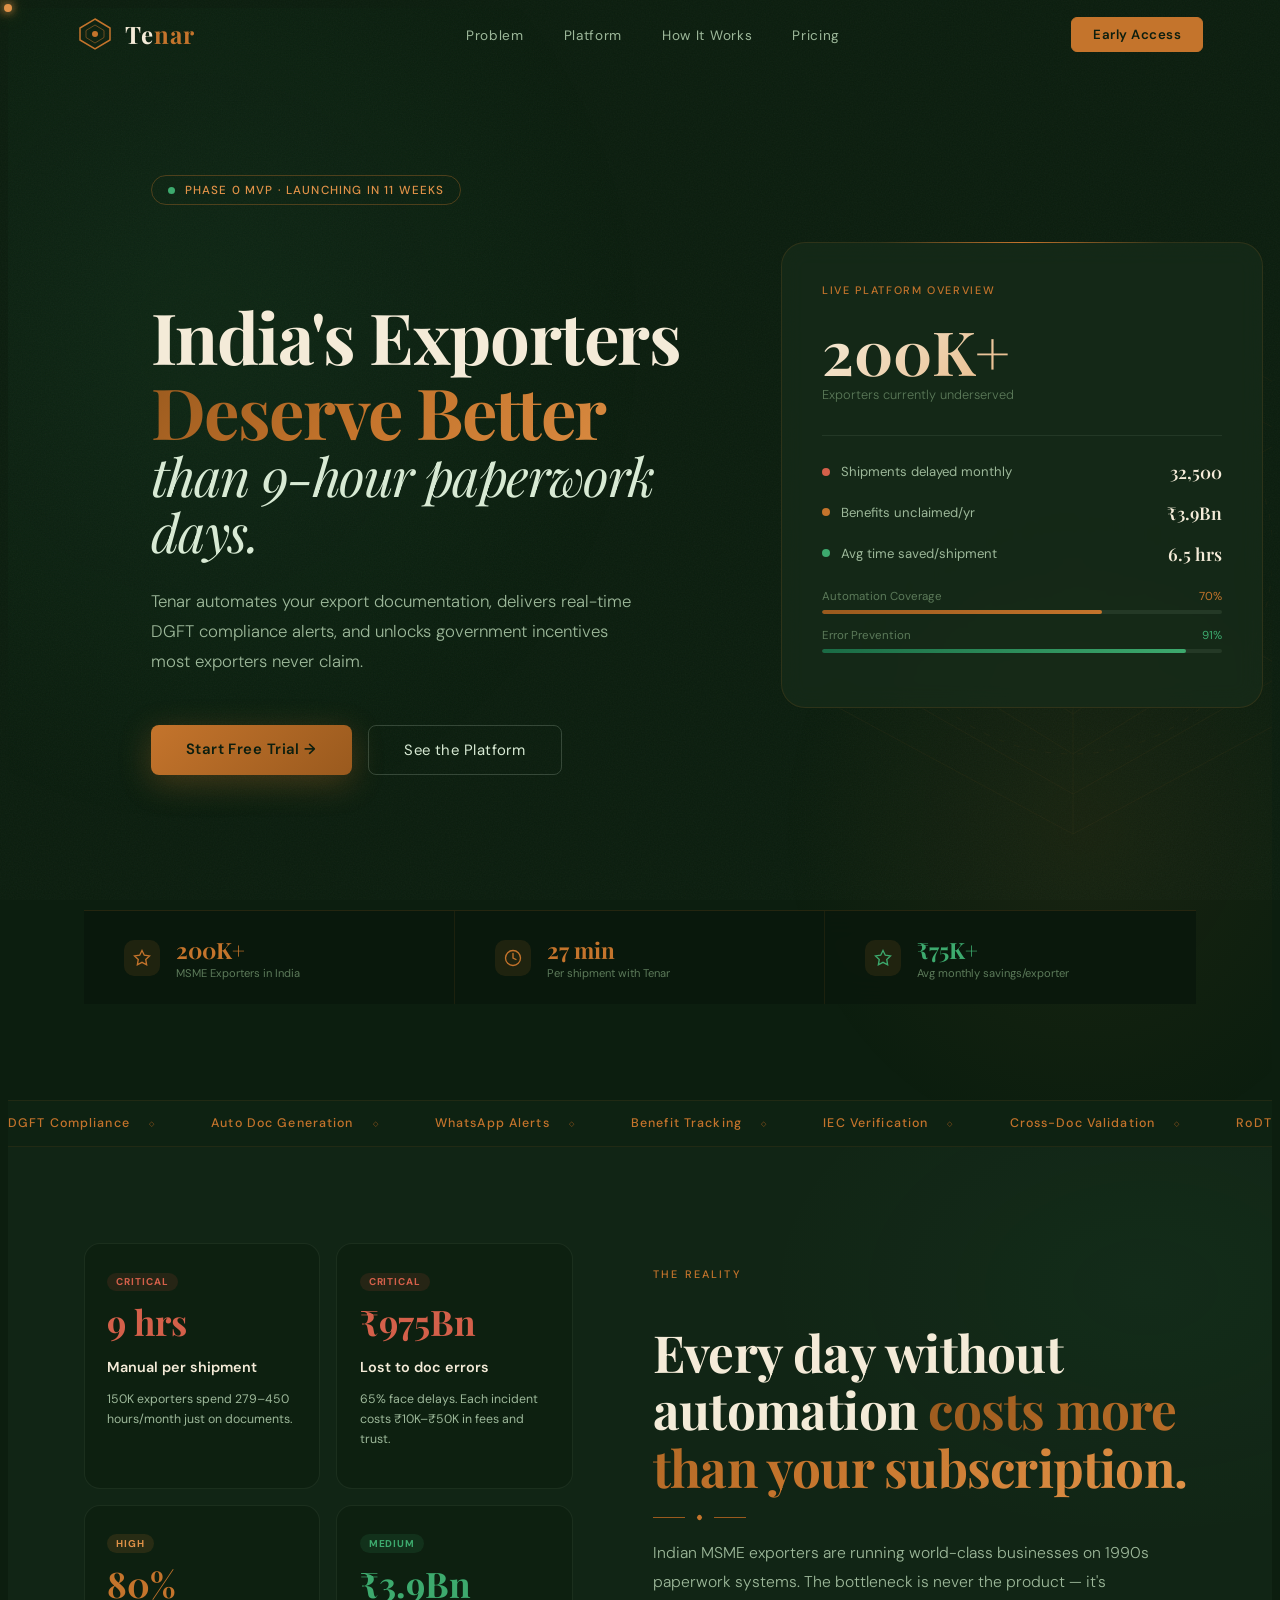
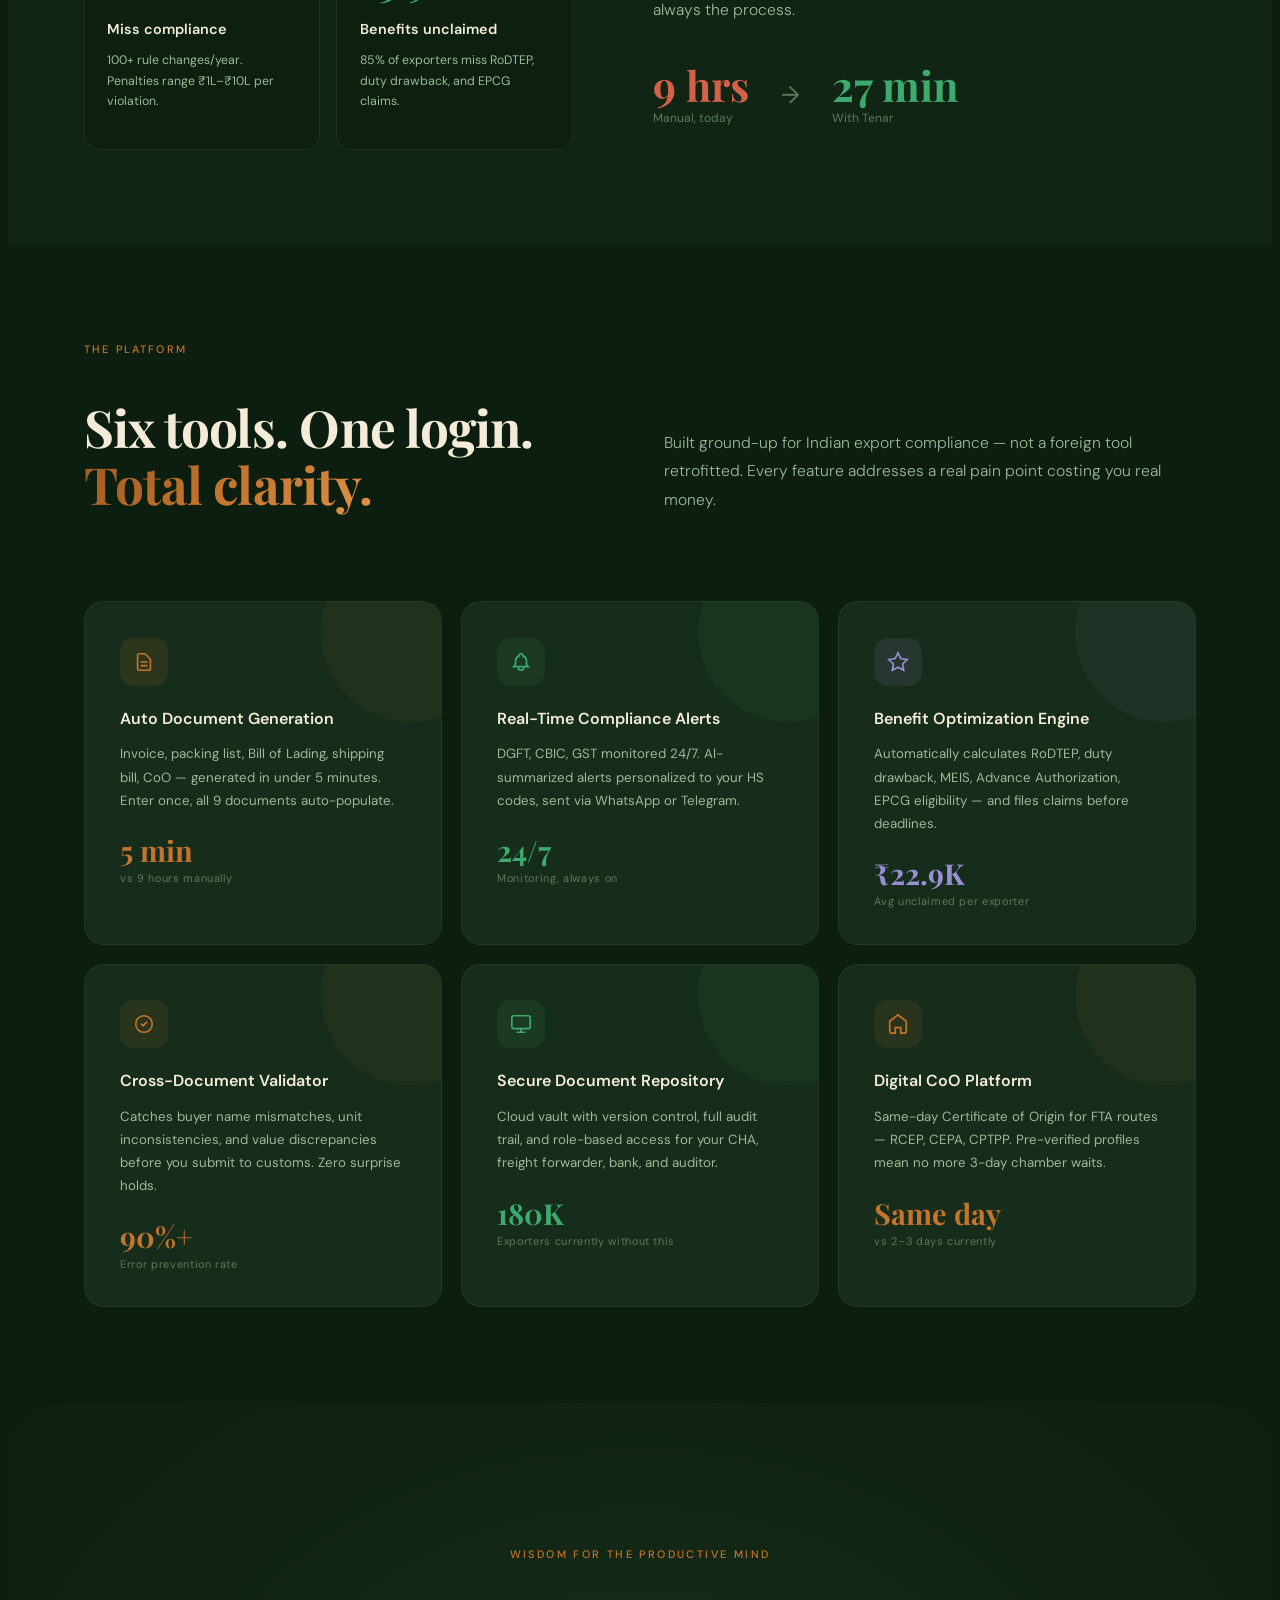
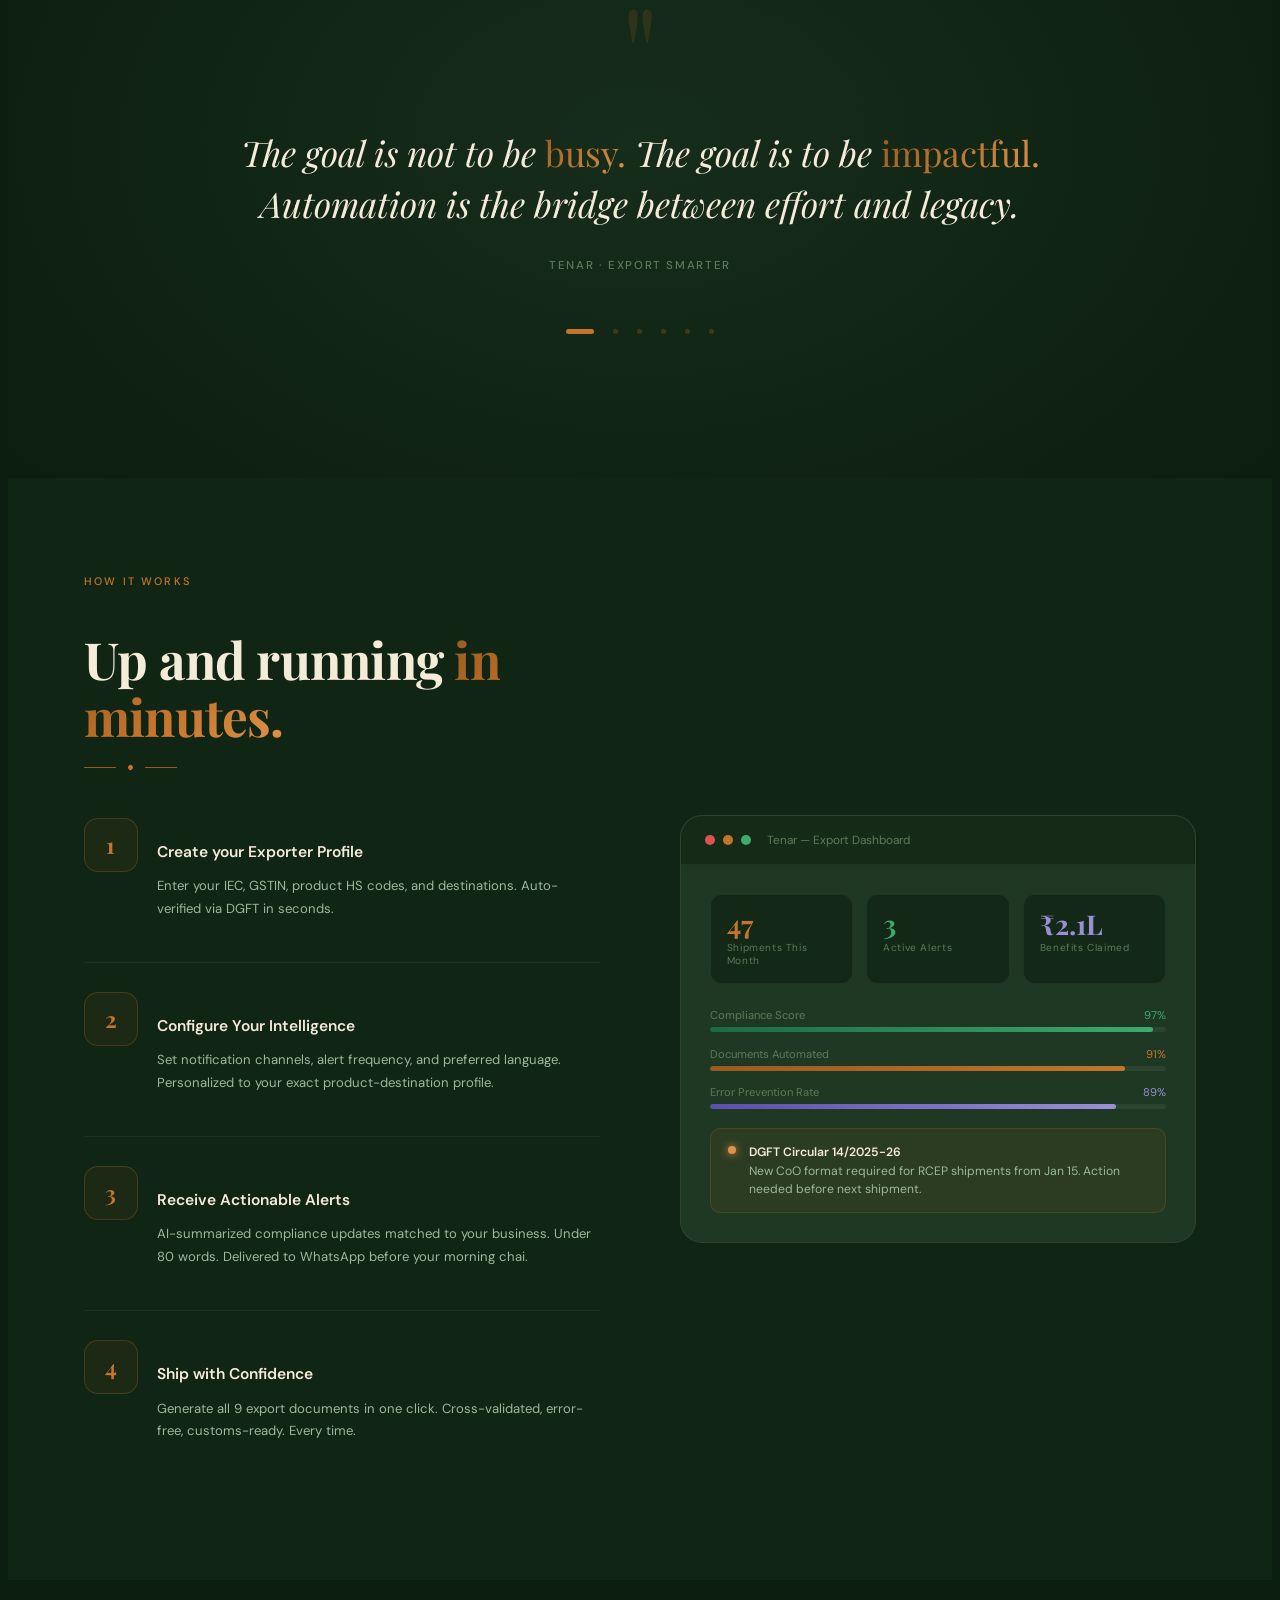
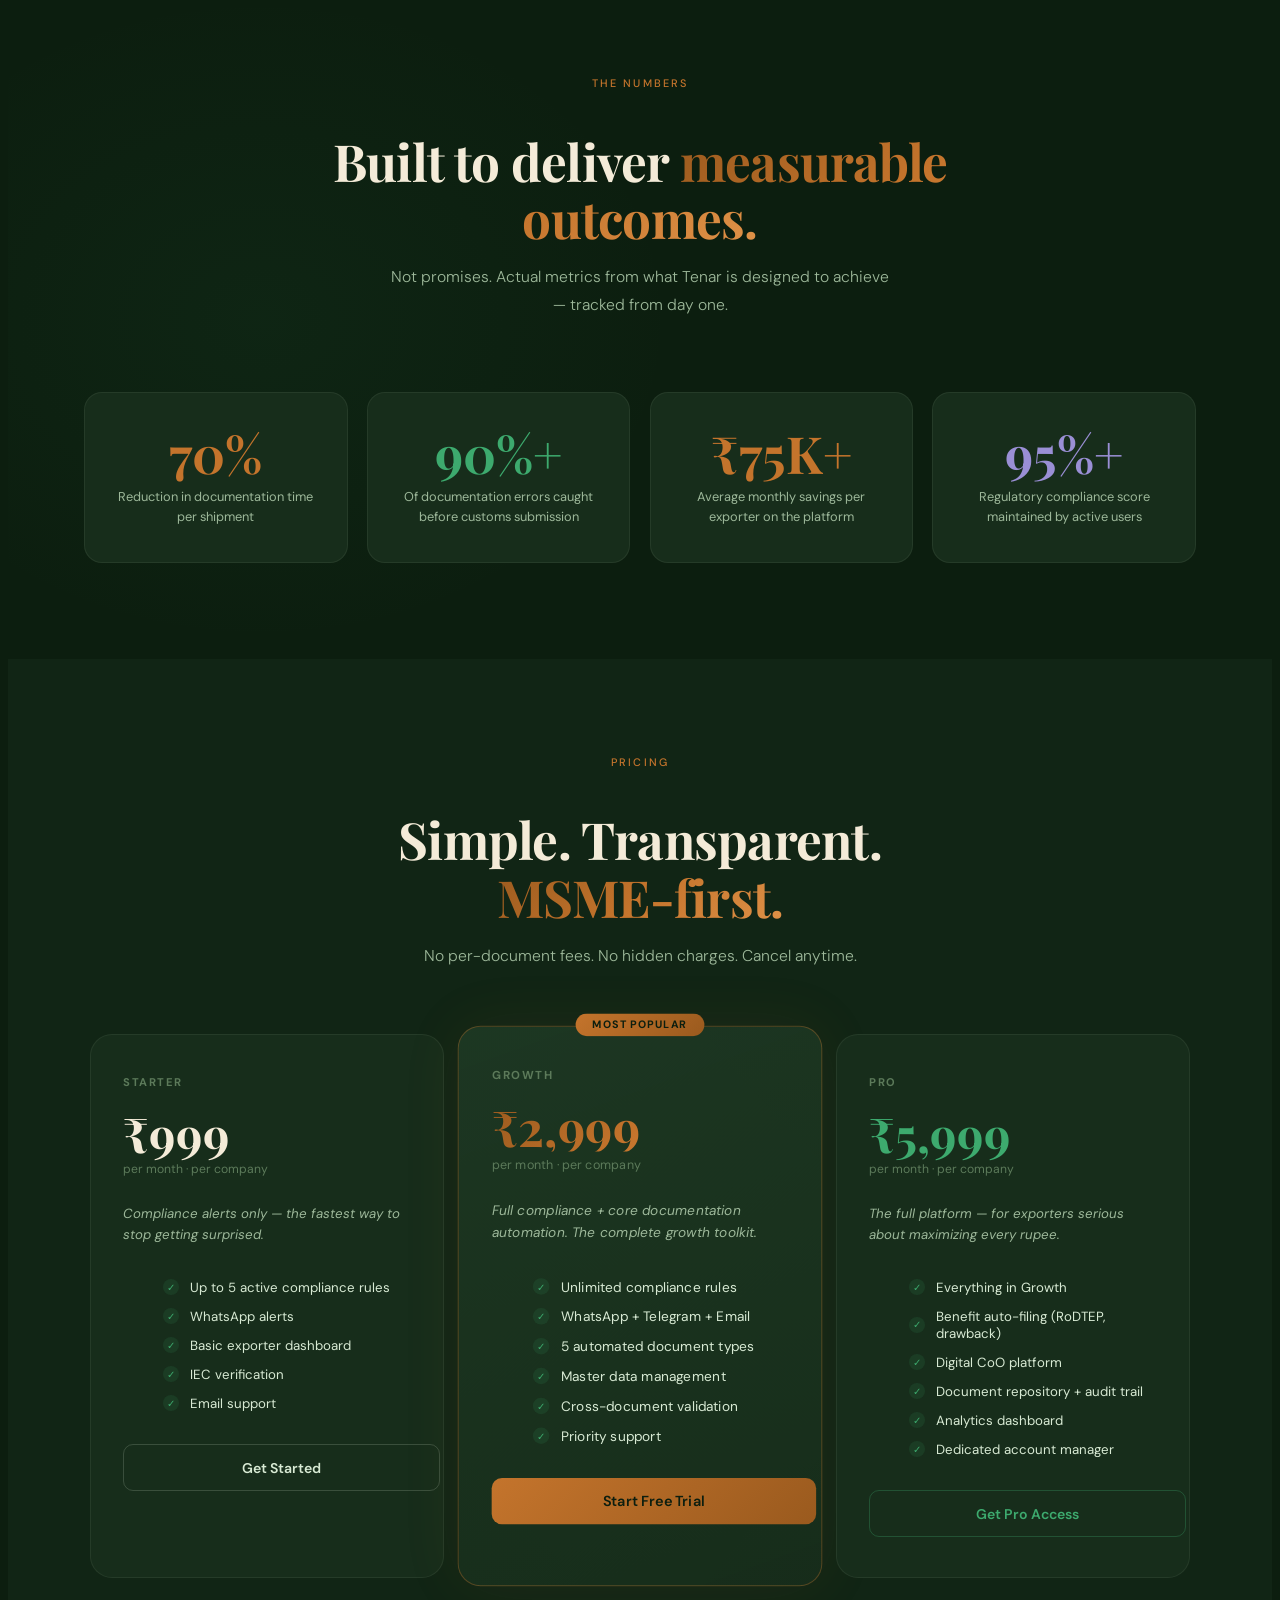
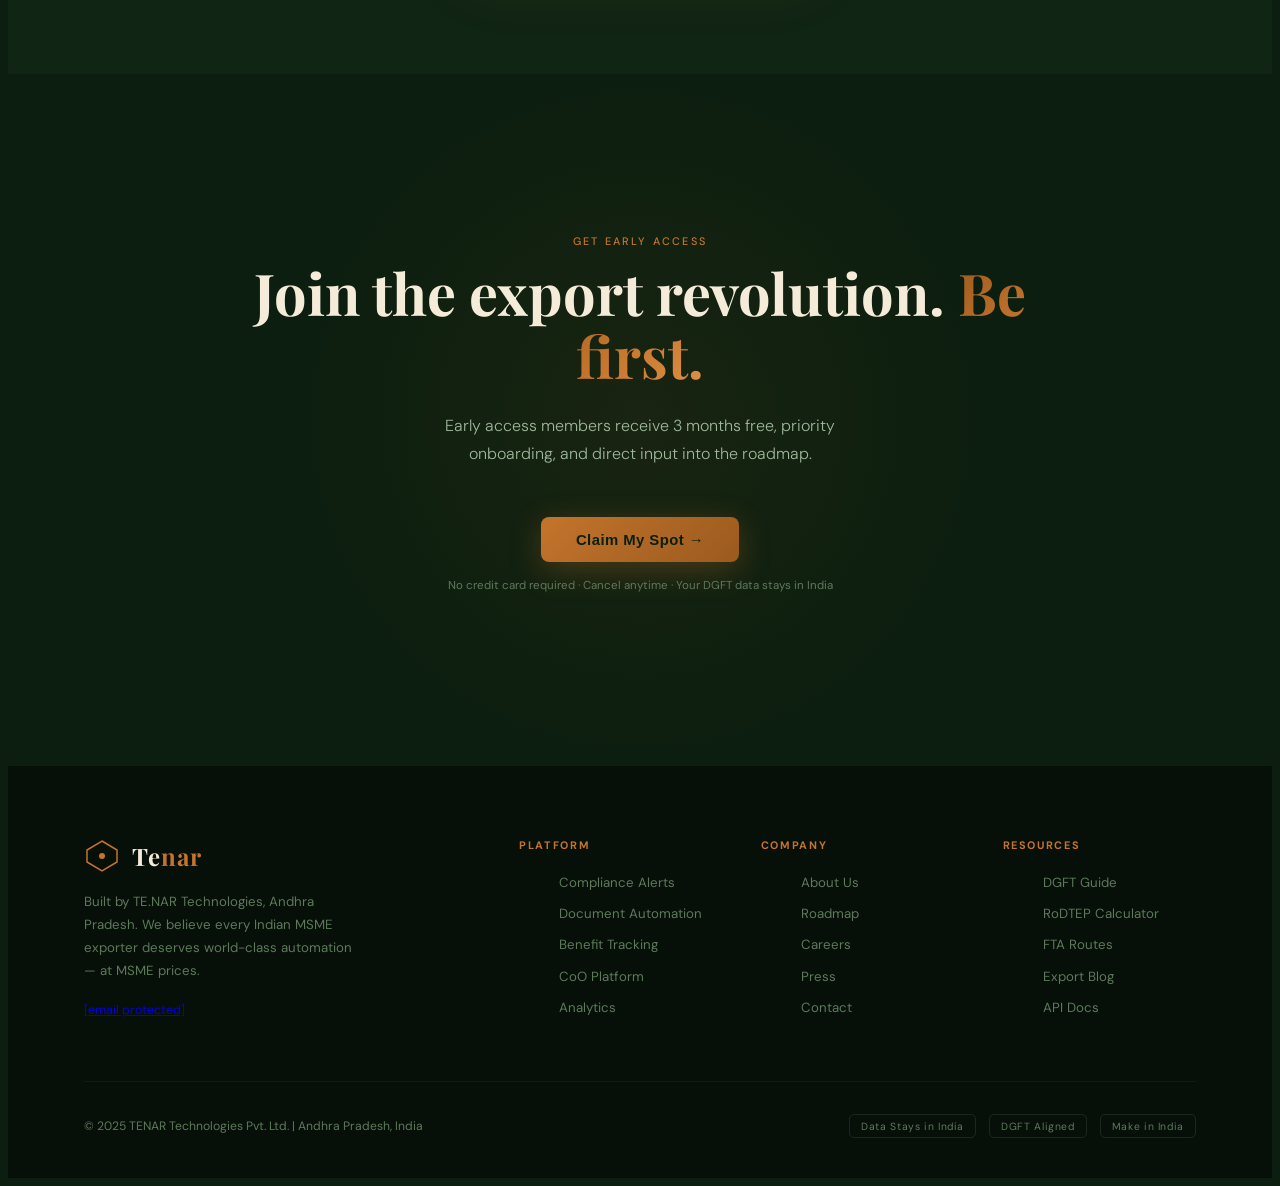
==== index.html @ 3003633a "first commit" ====
<!doctype html>
<html lang="en">
  <head>
    <meta charset="UTF-8" />
    <meta name="viewport" content="width=device-width, initial-scale=1.0" />
    <title>Tenar.in — Export Smarter. Grow Faster.</title>
    <link
      href="https://fonts.googleapis.com/css2?family=Playfair+Display:ital,wght@0,400;0,600;0,700;1,400;1,600&family=DM+Sans:wght@300;400;500;600&display=swap"
      rel="stylesheet"
    />
    <link rel="stylesheet" href="styles.css" />
  </head>
  <body>
    <canvas id="mycelium-canvas"></canvas>
    <div class="cursor-core" id="cursorCore"></div>
    <div class="scroll-worm">
      <div class="scroll-worm-fill" id="swFill"></div>
    </div>

    <!-- NAV -->
    <nav id="nav">
      <a href="#" class="nav-logo">
        <div class="nav-logo-mark">
          <svg viewBox="0 0 36 36" fill="none">
            <polygon
              points="18,3 33,12 33,24 18,33 3,24 3,12"
              fill="none"
              stroke="#C4742C"
              stroke-width="1.5"
            />
            <polygon
              points="18,9 27,14.5 27,21.5 18,27 9,21.5 9,14.5"
              fill="none"
              stroke="#C4742C"
              stroke-width="1"
              opacity="0.5"
            />
            <circle cx="18" cy="18" r="3" fill="#C4742C" />
          </svg>
        </div>
        <span class="nav-logo-text">Te<span>nar</span></span>
      </a>
      <ul class="nav-links">
        <li><a href="#problem">Problem</a></li>
        <li><a href="#features">Platform</a></li>
        <li><a href="#how">How It Works</a></li>
        <li><a href="#pricing">Pricing</a></li>
      </ul>
      <a href="#cta" class="nav-cta">Early Access</a>
    </nav>

    <!-- HERO -->
    <section id="hero">
      <div class="hero-organic-bg"></div>
      <svg class="hero-mandala" viewBox="0 0 600 600" fill="none">
        <g stroke="#C4742C" stroke-width="0.8">
          <polygon points="300,20 560,160 560,440 300,580 40,440 40,160" />
          <polygon points="300,60 520,185 520,415 300,540 80,415 80,185" />
          <polygon points="300,100 480,210 480,390 300,500 120,390 120,210" />
          <polygon points="300,140 440,235 440,365 300,460 160,365 160,235" />
          <polygon points="300,180 400,260 400,340 300,420 200,340 200,260" />
          <line x1="300" y1="20" x2="300" y2="580" />
          <line x1="40" y1="160" x2="560" y2="440" />
          <line x1="560" y1="160" x2="40" y2="440" />
          <circle cx="300" cy="300" r="120" stroke-dasharray="4 8" />
          <circle cx="300" cy="300" r="80" stroke-dasharray="2 6" />
          <circle cx="300" cy="300" r="200" stroke-dasharray="6 10" />
        </g>
      </svg>

      <div class="hero-inner">
        <div class="hero-left">
          <div class="hero-eyebrow">
            <span class="eyebrow-pulse"></span>Phase 0 MVP · Launching in 11
            Weeks
          </div>
          <h1 class="hero-title">
            <span class="t1">India's Exporters</span>
            <span class="t2">Deserve Better</span>
            <span class="t3">than 9-hour paperwork days.</span>
          </h1>
          <p class="hero-sub">
            Tenar automates your export documentation, delivers real-time DGFT
            compliance alerts, and unlocks government incentives most exporters
            never claim.
          </p>
          <div class="hero-actions">
            <a href="#cta" class="btn-copper"
              ><span>Start Free Trial →</span></a
            >
            <a href="#features" class="btn-ghost">See the Platform</a>
          </div>
        </div>
        <div class="hero-right">
          <div class="hero-panel">
            <div class="panel-label">Live Platform Overview</div>
            <div class="panel-stat-big">200K+</div>
            <div class="panel-stat-lbl">Exporters currently underserved</div>
            <div class="panel-divider"></div>
            <div class="panel-rows">
              <div class="panel-row">
                <span class="panel-row-lbl"
                  ><span
                    class="panel-row-dot"
                    style="background: #d4604a"
                  ></span
                  >Shipments delayed monthly</span
                >
                <span class="panel-row-val">32,500</span>
              </div>
              <div class="panel-row">
                <span class="panel-row-lbl"
                  ><span
                    class="panel-row-dot"
                    style="background: var(--copper)"
                  ></span
                  >Benefits unclaimed/yr</span
                >
                <span class="panel-row-val">₹3.9Bn</span>
              </div>
              <div class="panel-row">
                <span class="panel-row-lbl"
                  ><span
                    class="panel-row-dot"
                    style="background: var(--mint)"
                  ></span
                  >Avg time saved/shipment</span
                >
                <span class="panel-row-val">6.5 hrs</span>
              </div>
            </div>
            <div class="panel-bar-wrap">
              <div class="panel-bar-lbl">
                <span>Automation Coverage</span
                ><span style="color: var(--copper)">70%</span>
              </div>
              <div class="panel-bar">
                <div
                  class="panel-bar-fill"
                  style="
                    width: 70%;
                    background: linear-gradient(
                      90deg,
                      var(--copper3),
                      var(--copper)
                    );
                  "
                ></div>
              </div>
              <div class="panel-bar-lbl">
                <span>Error Prevention</span
                ><span style="color: var(--mint)">91%</span>
              </div>
              <div class="panel-bar">
                <div
                  class="panel-bar-fill"
                  style="
                    width: 91%;
                    background: linear-gradient(90deg, #1a6b45, var(--mint));
                  "
                ></div>
              </div>
            </div>
          </div>
        </div>
      </div>

      <div class="hero-strip">
        <div class="hero-strip-item">
          <div class="strip-icon">
            <svg width="18" height="18" viewBox="0 0 24 24" fill="none">
              <path
                d="M12 2L15.09 8.26L22 9.27L17 14.14L18.18 21.02L12 17.77L5.82 21.02L7 14.14L2 9.27L8.91 8.26L12 2Z"
                stroke="#C4742C"
                stroke-width="1.8"
                stroke-linecap="round"
              />
            </svg>
          </div>
          <div>
            <div class="strip-val">200K+</div>
            <div class="strip-lbl">MSME Exporters in India</div>
          </div>
        </div>
        <div class="hero-strip-item">
          <div class="strip-icon">
            <svg width="18" height="18" viewBox="0 0 24 24" fill="none">
              <circle
                cx="12"
                cy="12"
                r="10"
                stroke="#C4742C"
                stroke-width="1.8"
              />
              <path
                d="M12 6V12L16 14"
                stroke="#C4742C"
                stroke-width="1.8"
                stroke-linecap="round"
              />
            </svg>
          </div>
          <div>
            <div class="strip-val">27 min</div>
            <div class="strip-lbl">Per shipment with Tenar</div>
          </div>
        </div>
        <div class="hero-strip-item" style="border-right: none">
          <div class="strip-icon">
            <svg width="18" height="18" viewBox="0 0 24 24" fill="none">
              <path
                d="M12 2L15.09 8.26L22 9.27L17 14.14L18.18 21.02L12 17.77L5.82 21.02L7 14.14L2 9.27L8.91 8.26L12 2Z"
                stroke="#3DAA6E"
                stroke-width="1.8"
                stroke-linecap="round"
              />
            </svg>
          </div>
          <div>
            <div class="strip-val" style="color: var(--mint)">₹75K+</div>
            <div class="strip-lbl">Avg monthly savings/exporter</div>
          </div>
        </div>
      </div>
    </section>

    <!-- TICKER -->
    <div class="ticker">
      <div class="ticker-track">
        <span class="ticker-item">DGFT Compliance</span
        ><span class="ticker-item">Auto Doc Generation</span
        ><span class="ticker-item">WhatsApp Alerts</span
        ><span class="ticker-item">Benefit Tracking</span
        ><span class="ticker-item">IEC Verification</span
        ><span class="ticker-item">Cross-Doc Validation</span
        ><span class="ticker-item">RoDTEP Filing</span
        ><span class="ticker-item">CoO Platform</span
        ><span class="ticker-item">FTA Optimization</span
        ><span class="ticker-item">CBIC Updates</span
        ><span class="ticker-item">DGFT Compliance</span
        ><span class="ticker-item">Auto Doc Generation</span
        ><span class="ticker-item">WhatsApp Alerts</span
        ><span class="ticker-item">Benefit Tracking</span
        ><span class="ticker-item">IEC Verification</span
        ><span class="ticker-item">Cross-Doc Validation</span
        ><span class="ticker-item">RoDTEP Filing</span
        ><span class="ticker-item">CoO Platform</span
        ><span class="ticker-item">FTA Optimization</span
        ><span class="ticker-item">CBIC Updates</span>
      </div>
    </div>

    <!-- PROBLEM -->
    <section id="problem">
      <div class="problem-layout">
        <div class="problem-visual">
          <div class="prob-card c1 rev d1">
            <div class="prob-tag tag-c">Critical</div>
            <div class="prob-num" style="color: #d4604a">9 hrs</div>
            <h4>Manual per shipment</h4>
            <p>150K exporters spend 279–450 hours/month just on documents.</p>
          </div>
          <div class="prob-card c2 rev d2">
            <div class="prob-tag tag-c">Critical</div>
            <div class="prob-num" style="color: #d4604a">₹975Bn</div>
            <h4>Lost to doc errors</h4>
            <p>
              65% face delays. Each incident costs ₹10K–₹50K in fees and trust.
            </p>
          </div>
          <div class="prob-card c3 rev d3">
            <div class="prob-tag tag-h">High</div>
            <div class="prob-num" style="color: var(--copper)">80%</div>
            <h4>Miss compliance</h4>
            <p>
              100+ rule changes/year. Penalties range ₹1L–₹10L per violation.
            </p>
          </div>
          <div class="prob-card c4 rev d4">
            <div class="prob-tag tag-m">Medium</div>
            <div class="prob-num" style="color: var(--mint)">₹3.9Bn</div>
            <h4>Benefits unclaimed</h4>
            <p>85% of exporters miss RoDTEP, duty drawback, and EPCG claims.</p>
          </div>
        </div>
        <div>
          <div class="rev-r">
            <span class="section-label">The Reality</span>
            <h2 class="section-title">
              Every day without automation
              <span class="copper-text"
                >costs more than your subscription.</span
              >
            </h2>
            <div class="leaf-divider"><div class="leaf-divider-dot"></div></div>
            <p class="section-sub">
              Indian MSME exporters are running world-class businesses on 1990s
              paperwork systems. The bottleneck is never the product — it's
              always the process.
            </p>
            <div
              style="
                margin-top: 2.5rem;
                display: flex;
                gap: 2rem;
                flex-wrap: wrap;
                align-items: center;
              "
            >
              <div>
                <div
                  style="
                    font-family: &quot;Playfair Display&quot;, serif;
                    font-size: 2.6rem;
                    font-weight: 700;
                    color: #d4604a;
                    line-height: 1;
                  "
                >
                  9 hrs
                </div>
                <div
                  style="
                    font-size: 0.75rem;
                    color: var(--sage3);
                    margin-top: 4px;
                  "
                >
                  Manual, today
                </div>
              </div>
              <div style="color: var(--sage3); font-size: 1.5rem">→</div>
              <div>
                <div
                  style="
                    font-family: &quot;Playfair Display&quot;, serif;
                    font-size: 2.6rem;
                    font-weight: 700;
                    color: var(--mint);
                    line-height: 1;
                  "
                >
                  27 min
                </div>
                <div
                  style="
                    font-size: 0.75rem;
                    color: var(--sage3);
                    margin-top: 4px;
                  "
                >
                  With Tenar
                </div>
              </div>
            </div>
          </div>
        </div>
      </div>
    </section>

    <!-- FEATURES -->
    <section id="features">
      <div class="features-header">
        <div class="rev-l">
          <span class="section-label">The Platform</span>
          <h2 class="section-title">
            Six tools. One login.
            <span class="copper-text">Total clarity.</span>
          </h2>
        </div>
        <div class="rev-r">
          <p class="section-sub">
            Built ground-up for Indian export compliance — not a foreign tool
            retrofitted. Every feature addresses a real pain point costing you
            real money.
          </p>
        </div>
      </div>
      <div class="features-grid">
        <div class="feat-card rev d1" style="--glow-col: var(--copper)">
          <div class="feat-icon" style="background: rgba(196, 116, 44, 0.12)">
            <svg width="22" height="22" viewBox="0 0 24 24" fill="none">
              <path
                d="M9 12H15M9 16H15M17 21H7C5.89 21 5 20.1 5 19V5C5 3.9 5.89 3 7 3H12.59C12.86 3 13.11 3.11 13.29 3.29L18.71 8.71C18.89 8.89 19 9.14 19 9.41V19C19 20.1 18.11 21 17 21Z"
                stroke="#C4742C"
                stroke-width="1.8"
                stroke-linecap="round"
              />
            </svg>
          </div>
          <h3>Auto Document Generation</h3>
          <p>
            Invoice, packing list, Bill of Lading, shipping bill, CoO —
            generated in under 5 minutes. Enter once, all 9 documents
            auto-populate.
          </p>
          <div class="feat-metric" style="color: var(--copper)">5 min</div>
          <div class="feat-metric-lbl">vs 9 hours manually</div>
        </div>
        <div class="feat-card rev d2" style="--glow-col: var(--mint)">
          <div class="feat-icon" style="background: rgba(61, 170, 110, 0.1)">
            <svg width="22" height="22" viewBox="0 0 24 24" fill="none">
              <path
                d="M15 17H20L18.6 15.6C18.2 15.2 18 14.7 18 14.2V11C18 8.4 16.4 6.2 14 5.3V5C14 3.9 13.1 3 12 3C10.9 3 10 3.9 10 5V5.3C7.6 6.2 6 8.4 6 11V14.2C6 14.7 5.8 15.2 5.4 15.6L4 17H9M15 17V18C15 19.7 13.7 21 12 21C10.3 21 9 19.7 9 18V17M15 17H9"
                stroke="#3DAA6E"
                stroke-width="1.8"
                stroke-linecap="round"
              />
            </svg>
          </div>
          <h3>Real-Time Compliance Alerts</h3>
          <p>
            DGFT, CBIC, GST monitored 24/7. AI-summarized alerts personalized to
            your HS codes, sent via WhatsApp or Telegram.
          </p>
          <div class="feat-metric" style="color: var(--mint)">24/7</div>
          <div class="feat-metric-lbl">Monitoring, always on</div>
        </div>
        <div class="feat-card rev d3" style="--glow-col: #9a8fd5">
          <div class="feat-icon" style="background: rgba(154, 143, 213, 0.1)">
            <svg width="22" height="22" viewBox="0 0 24 24" fill="none">
              <path
                d="M12 2L15.09 8.26L22 9.27L17 14.14L18.18 21.02L12 17.77L5.82 21.02L7 14.14L2 9.27L8.91 8.26L12 2Z"
                stroke="#9A8FD5"
                stroke-width="1.8"
                stroke-linecap="round"
              />
            </svg>
          </div>
          <h3>Benefit Optimization Engine</h3>
          <p>
            Automatically calculates RoDTEP, duty drawback, MEIS, Advance
            Authorization, EPCG eligibility — and files claims before deadlines.
          </p>
          <div class="feat-metric" style="color: #9a8fd5">₹22.9K</div>
          <div class="feat-metric-lbl">Avg unclaimed per exporter</div>
        </div>
        <div class="feat-card rev d2" style="--glow-col: var(--copper)">
          <div class="feat-icon" style="background: rgba(196, 116, 44, 0.1)">
            <svg width="22" height="22" viewBox="0 0 24 24" fill="none">
              <path
                d="M9 12L11 14L15 10M21 12C21 16.97 16.97 21 12 21C7.03 21 3 16.97 3 12C3 7.03 7.03 3 12 3C16.97 3 21 7.03 21 12Z"
                stroke="#C4742C"
                stroke-width="1.8"
                stroke-linecap="round"
              />
            </svg>
          </div>
          <h3>Cross-Document Validator</h3>
          <p>
            Catches buyer name mismatches, unit inconsistencies, and value
            discrepancies before you submit to customs. Zero surprise holds.
          </p>
          <div class="feat-metric" style="color: var(--copper)">90%+</div>
          <div class="feat-metric-lbl">Error prevention rate</div>
        </div>
        <div class="feat-card rev d3" style="--glow-col: var(--mint)">
          <div class="feat-icon" style="background: rgba(61, 170, 110, 0.1)">
            <svg width="22" height="22" viewBox="0 0 24 24" fill="none">
              <rect
                x="2"
                y="3"
                width="20"
                height="14"
                rx="2"
                stroke="#3DAA6E"
                stroke-width="1.8"
              />
              <path
                d="M8 21H16M12 17V21"
                stroke="#3DAA6E"
                stroke-width="1.8"
                stroke-linecap="round"
              />
            </svg>
          </div>
          <h3>Secure Document Repository</h3>
          <p>
            Cloud vault with version control, full audit trail, and role-based
            access for your CHA, freight forwarder, bank, and auditor.
          </p>
          <div class="feat-metric" style="color: var(--mint)">180K</div>
          <div class="feat-metric-lbl">Exporters currently without this</div>
        </div>
        <div class="feat-card rev d4" style="--glow-col: var(--copper)">
          <div class="feat-icon" style="background: rgba(196, 116, 44, 0.1)">
            <svg width="22" height="22" viewBox="0 0 24 24" fill="none">
              <path
                d="M3 9L12 2L21 9V20C21 21.1 20.1 22 19 22H15V16H9V22H5C3.9 22 3 21.1 3 20V9Z"
                stroke="#C4742C"
                stroke-width="1.8"
                stroke-linecap="round"
              />
            </svg>
          </div>
          <h3>Digital CoO Platform</h3>
          <p>
            Same-day Certificate of Origin for FTA routes — RCEP, CEPA, CPTPP.
            Pre-verified profiles mean no more 3-day chamber waits.
          </p>
          <div class="feat-metric" style="color: var(--copper)">Same day</div>
          <div class="feat-metric-lbl">vs 2–3 days currently</div>
        </div>
      </div>
    </section>

    <!-- QUOTES -->
    <section id="quotes">
      <span class="quotes-eyebrow rev">Wisdom for the Productive Mind</span>
      <div class="q-container">
        <div class="q-slide active">
          <span class="q-open">"</span>
          <p class="q-text">
            The goal is not to be <em>busy.</em> The goal is to be
            <em>impactful.</em> Automation is the bridge between effort and
            legacy.
          </p>
          <span class="q-attr">Tenar · Export Smarter</span>
        </div>
        <div class="q-slide">
          <span class="q-open">"</span>
          <p class="q-text">
            Every hour you spend on paperwork is an hour stolen from the buyer
            relationship that could <em>change your business forever.</em>
          </p>
          <span class="q-attr">For the Indian MSME Exporter</span>
        </div>
        <div class="q-slide">
          <span class="q-open">"</span>
          <p class="q-text">
            Compliance is not your enemy.
            <em>Ignorance of compliance is.</em> The right platform turns
            regulation into your sharpest competitive edge.
          </p>
          <span class="q-attr">Tenar · Stay Ahead</span>
        </div>
        <div class="q-slide">
          <span class="q-open">"</span>
          <p class="q-text">
            India's exporters are not small. They are the
            <em>backbone of a trillion-dollar ambition.</em> They deserve
            world-class tools.
          </p>
          <span class="q-attr">TE.NAR Technologies</span>
        </div>
        <div class="q-slide">
          <span class="q-open">"</span>
          <p class="q-text">
            The exporter who <em>automates today</em> outcompetes everyone
            tomorrow. Speed, accuracy, and compliance — non-negotiable.
          </p>
          <span class="q-attr">Tenar · Win with Precision</span>
        </div>
        <div class="q-slide">
          <span class="q-open">"</span>
          <p class="q-text">
            Your product is world-class. Your processes should be too.
            <em>Stop letting paperwork be the reason you lose a deal.</em>
          </p>
          <span class="q-attr">Tenar · Remove the Friction</span>
        </div>
      </div>
      <div class="q-nav" id="qNav"></div>
    </section>

    <!-- HOW IT WORKS -->
    <section id="how">
      <div class="how-wrap">
        <div>
          <div class="rev-l">
            <span class="section-label">How It Works</span>
            <h2 class="section-title">
              Up and running <span class="copper-text">in minutes.</span>
            </h2>
            <div class="leaf-divider"><div class="leaf-divider-dot"></div></div>
          </div>
          <div class="how-steps">
            <div class="how-step rev d1">
              <div class="step-badge">1</div>
              <div>
                <h4>Create your Exporter Profile</h4>
                <p>
                  Enter your IEC, GSTIN, product HS codes, and destinations.
                  Auto-verified via DGFT in seconds.
                </p>
              </div>
            </div>
            <div class="how-step rev d2">
              <div class="step-badge">2</div>
              <div>
                <h4>Configure Your Intelligence</h4>
                <p>
                  Set notification channels, alert frequency, and preferred
                  language. Personalized to your exact product-destination
                  profile.
                </p>
              </div>
            </div>
            <div class="how-step rev d3">
              <div class="step-badge">3</div>
              <div>
                <h4>Receive Actionable Alerts</h4>
                <p>
                  AI-summarized compliance updates matched to your business.
                  Under 80 words. Delivered to WhatsApp before your morning
                  chai.
                </p>
              </div>
            </div>
            <div class="how-step rev d4">
              <div class="step-badge">4</div>
              <div>
                <h4>Ship with Confidence</h4>
                <p>
                  Generate all 9 export documents in one click. Cross-validated,
                  error-free, customs-ready. Every time.
                </p>
              </div>
            </div>
          </div>
        </div>
        <div class="rev-r">
          <div class="dash-shell">
            <div class="dash-topbar">
              <div class="dash-dot2" style="background: #e05252"></div>
              <div class="dash-dot2" style="background: var(--copper)"></div>
              <div class="dash-dot2" style="background: var(--mint)"></div>
              <span
                style="
                  font-size: 0.74rem;
                  color: var(--sage3);
                  margin-left: 0.5rem;
                "
                >Tenar — Export Dashboard</span
              >
            </div>
            <div class="dash-body">
              <div class="dash-kpi-row">
                <div class="kpi">
                  <div class="kpi-val" style="color: var(--copper)">47</div>
                  <div class="kpi-lbl">Shipments This Month</div>
                </div>
                <div class="kpi">
                  <div class="kpi-val" style="color: var(--mint)">3</div>
                  <div class="kpi-lbl">Active Alerts</div>
                </div>
                <div class="kpi">
                  <div class="kpi-val" style="color: #9a8fd5">₹2.1L</div>
                  <div class="kpi-lbl">Benefits Claimed</div>
                </div>
              </div>
              <div class="progress-section">
                <div class="prog-row">
                  <div class="prog-meta">
                    <span>Compliance Score</span
                    ><span style="color: var(--mint)">97%</span>
                  </div>
                  <div class="prog-track">
                    <div
                      class="prog-fill"
                      style="
                        width: 97%;
                        background: linear-gradient(
                          90deg,
                          #1a6b45,
                          var(--mint)
                        );
                      "
                      id="pf1"
                    ></div>
                  </div>
                </div>
                <div class="prog-row">
                  <div class="prog-meta">
                    <span>Documents Automated</span
                    ><span style="color: var(--copper)">91%</span>
                  </div>
                  <div class="prog-track">
                    <div
                      class="prog-fill"
                      style="
                        width: 91%;
                        background: linear-gradient(
                          90deg,
                          var(--copper3),
                          var(--copper)
                        );
                      "
                      id="pf2"
                    ></div>
                  </div>
                </div>
                <div class="prog-row">
                  <div class="prog-meta">
                    <span>Error Prevention Rate</span
                    ><span style="color: #9a8fd5">89%</span>
                  </div>
                  <div class="prog-track">
                    <div
                      class="prog-fill"
                      style="
                        width: 89%;
                        background: linear-gradient(90deg, #5a4faa, #9a8fd5);
                      "
                      id="pf3"
                    ></div>
                  </div>
                </div>
              </div>
              <div class="dash-alert">
                <div class="alert-pip"></div>
                <div>
                  <div class="alert-title">DGFT Circular 14/2025-26</div>
                  <div class="alert-body">
                    New CoO format required for RCEP shipments from Jan 15.
                    Action needed before next shipment.
                  </div>
                </div>
              </div>
            </div>
          </div>
        </div>
      </div>
    </section>

    <!-- IMPACT -->
    <section id="impact">
      <div class="impact-header rev">
        <span class="section-label">The Numbers</span>
        <h2 class="section-title">
          Built to deliver <span class="copper-text">measurable outcomes.</span>
        </h2>
        <p class="section-sub">
          Not promises. Actual metrics from what Tenar is designed to achieve —
          tracked from day one.
        </p>
      </div>
      <div class="impact-grid">
        <div class="impact-card rev d1" style="--col: var(--copper)">
          <div class="impact-val" style="color: var(--copper)">70%</div>
          <div class="impact-lbl">
            Reduction in documentation time per shipment
          </div>
        </div>
        <div class="impact-card rev d2" style="--col: var(--mint)">
          <div class="impact-val" style="color: var(--mint)">90%+</div>
          <div class="impact-lbl">
            Of documentation errors caught before customs submission
          </div>
        </div>
        <div class="impact-card rev d3" style="--col: var(--copper)">
          <div class="impact-val" style="color: var(--copper)">₹75K+</div>
          <div class="impact-lbl">
            Average monthly savings per exporter on the platform
          </div>
        </div>
        <div class="impact-card rev d4" style="--col: #9a8fd5">
          <div class="impact-val" style="color: #9a8fd5">95%+</div>
          <div class="impact-lbl">
            Regulatory compliance score maintained by active users
          </div>
        </div>
      </div>
    </section>

    <!-- PRICING -->
    <section id="pricing">
      <div class="pricing-sub-header rev">
        <span class="section-label">Pricing</span>
        <h2 class="section-title">
          Simple. Transparent. <span class="copper-text">MSME-first.</span>
        </h2>
        <p class="section-sub">
          No per-document fees. No hidden charges. Cancel anytime.
        </p>
      </div>
      <div class="pricing-row">
        <div class="p-card rev d1">
          <div class="p-plan">Starter</div>
          <div class="p-price">₹999</div>
          <div class="p-per">per month · per company</div>
          <div class="p-desc">
            Compliance alerts only — the fastest way to stop getting surprised.
          </div>
          <ul class="p-feats">
            <li class="ok">Up to 5 active compliance rules</li>
            <li class="ok">WhatsApp alerts</li>
            <li class="ok">Basic exporter dashboard</li>
            <li class="ok">IEC verification</li>
            <li class="ok">Email support</li>
          </ul>
          <a href="#cta" class="p-btn p-btn-ghost">Get Started</a>
        </div>
        <div class="p-card star rev d2">
          <div class="p-best">Most Popular</div>
          <div class="p-plan">Growth</div>
          <div class="p-price cop">₹2,999</div>
          <div class="p-per">per month · per company</div>
          <div class="p-desc">
            Full compliance + core documentation automation. The complete growth
            toolkit.
          </div>
          <ul class="p-feats">
            <li class="ok">Unlimited compliance rules</li>
            <li class="ok">WhatsApp + Telegram + Email</li>
            <li class="ok">5 automated document types</li>
            <li class="ok">Master data management</li>
            <li class="ok">Cross-document validation</li>
            <li class="ok">Priority support</li>
          </ul>
          <a href="#cta" class="p-btn p-btn-solid">Start Free Trial</a>
        </div>
        <div class="p-card rev d3">
          <div class="p-plan">Pro</div>
          <div class="p-price" style="color: var(--mint)">₹5,999</div>
          <div class="p-per">per month · per company</div>
          <div class="p-desc">
            The full platform — for exporters serious about maximizing every
            rupee.
          </div>
          <ul class="p-feats">
            <li class="ok">Everything in Growth</li>
            <li class="ok">Benefit auto-filing (RoDTEP, drawback)</li>
            <li class="ok">Digital CoO platform</li>
            <li class="ok">Document repository + audit trail</li>
            <li class="ok">Analytics dashboard</li>
            <li class="ok">Dedicated account manager</li>
          </ul>
          <a
            href="#cta"
            class="p-btn p-btn-ghost"
            style="border-color: rgba(61, 170, 110, 0.3); color: var(--mint)"
            >Get Pro Access</a
          >
        </div>
      </div>
    </section>

    <!-- CTA -->
    <section id="cta">
      <div class="cta-glow"></div>
      <div class="rev" style="position: relative; z-index: 1">
        <span class="section-label">Get Early Access</span>
        <h2 class="cta-title">
          Join the export revolution. <span class="copper-text">Be first.</span>
        </h2>
        <p class="cta-sub">
          Early access members receive 3 months free, priority onboarding, and
          direct input into the roadmap.
        </p>
        <div
          style="display: flex; justify-content: center; margin-bottom: 1rem"
        >
          <button class="btn-copper" id="openModalBtn" onclick="openModal()">
            <span>Claim My Spot →</span>
          </button>
        </div>
        <p class="cta-note">
          No credit card required · Cancel anytime · Your DGFT data stays in
          India
        </p>
      </div>
    </section>

    <!-- MODAL FORM -->
    <div
      class="modal-overlay"
      id="modalOverlay"
      onclick="handleOverlayClick(event)"
    >
      <div class="modal-box" id="modalBox">
        <div class="modal-top-bar"></div>
        <button class="modal-close" onclick="closeModal()">✕</button>

        <div class="modal-header" id="modalHeader">
          <div class="modal-title">Claim Your Early Access</div>
          <div class="modal-sub">
            Join the first wave of exporters transforming their operations with
            Tenar. Get 3 months free + priority onboarding.
          </div>
        </div>

        <div class="modal-body" id="modalBody">
          <div class="form-row">
            <div class="form-group">
              <label class="form-label">Full Name <span>*</span></label>
              <input
                type="text"
                class="form-input"
                id="f-name"
                placeholder="Rajesh Kumar"
              />
            </div>
            <div class="form-group">
              <label class="form-label">Company Name <span>*</span></label>
              <input
                type="text"
                class="form-input"
                id="f-company"
                placeholder="Sunrise Exports Pvt. Ltd."
              />
            </div>
          </div>
          <div class="form-row">
            <div class="form-group">
              <label class="form-label">Email Address <span>*</span></label>
              <input
                type="email"
                class="form-input"
                id="f-email"
                placeholder="rajesh@sunrise.com"
              />
            </div>
            <div class="form-group">
              <label class="form-label">Phone Number <span>*</span></label>
              <input
                type="tel"
                class="form-input"
                id="f-phone"
                placeholder="+91 98765 43210"
              />
            </div>
          </div>
          <div class="form-row">
            <div class="form-group">
              <label class="form-label">IEC Code</label>
              <input
                type="text"
                class="form-input"
                id="f-iec"
                placeholder="0524012345"
              />
            </div>
            <div class="form-group">
              <label class="form-label">Monthly Shipments</label>
              <select class="form-select form-input" id="f-shipments">
                <option value="" disabled selected>Select range</option>
                <option>1 – 10 shipments/month</option>
                <option>11 – 30 shipments/month</option>
                <option>31 – 50 shipments/month</option>
                <option>50+ shipments/month</option>
              </select>
            </div>
          </div>
          <div class="form-row">
            <div class="form-group">
              <label class="form-label">Export Category <span>*</span></label>
              <select class="form-select form-input" id="f-category">
                <option value="" disabled selected>Select category</option>
                <option>Textiles & Garments</option>
                <option>Engineering Goods</option>
                <option>Pharmaceuticals</option>
                <option>Spices & Agriculture</option>
                <option>Gems & Jewellery</option>
                <option>Chemicals</option>
                <option>Electronics</option>
                <option>Other</option>
              </select>
            </div>
            <div class="form-group">
              <label class="form-label">State</label>
              <select class="form-select form-input" id="f-state">
                <option value="" disabled selected>Select state</option>
                <option>Andaman and Nicobar Islands</option>
                <option>Andhra Pradesh</option>
                <option>Arunachal Pradesh</option>
                <option>Assam</option>
                <option>Bihar</option>
                <option>Chandigarh</option>
                <option>Chhattisgarh</option>
                <option>Dadra and Nagar Haveli and Daman and Diu</option>
                <option>Delhi</option>
                <option>Goa</option>
                <option>Gujarat</option>
                <option>Haryana</option>
                <option>Himachal Pradesh</option>
                <option>Jammu and Kashmir</option>
                <option>Jharkhand</option>
                <option>Karnataka</option>
                <option>Kerala</option>
                <option>Ladakh</option>
                <option>Lakshadweep</option>
                <option>Madhya Pradesh</option>
                <option>Maharashtra</option>
                <option>Manipur</option>
                <option>Meghalaya</option>
                <option>Mizoram</option>
                <option>Nagaland</option>
                <option>Odisha</option>
                <option>Puducherry</option>
                <option>Punjab</option>
                <option>Rajasthan</option>
                <option>Sikkim</option>
                <option>Tamil Nadu</option>
                <option>Telangana</option>
                <option>Tripura</option>
                <option>Uttar Pradesh</option>
                <option>Uttarakhand</option>
                <option>West Bengal</option>
              </select>
            </div>
          </div>
          <div class="form-row full">
            <div class="form-group">
              <label class="form-label">Biggest Challenge Right Now</label>
              <textarea
                class="form-textarea"
                id="f-challenge"
                placeholder="e.g. We spend too much time on documentation and often miss compliance updates from DGFT..."
              ></textarea>
            </div>
          </div>

          <div class="modal-divider"></div>

          <button class="form-submit" onclick="submitForm()">
            <span id="submitBtnText">Secure My Early Access — It's Free →</span>
          </button>
          <p class="form-note">
            🔒 Your information is safe with us. We will never share your data
            with third parties.<br />A Tenar team member will reach out within
            24 hours.
          </p>
        </div>

        <!-- Success screen -->
        <div class="modal-success" id="modalSuccess">
          <div class="success-icon">✓</div>
          <div class="success-title">You're on the list!</div>
          <p class="success-sub">
            Welcome to the Tenar early access community. Our team will reach out
            within 24 hours to get you set up. Get ready to transform your
            export operations.
          </p>
          <div style="margin-top: 2rem">
            <button
              class="form-submit"
              onclick="closeModal()"
              style="max-width: 200px; margin: 0 auto; display: block"
            >
              <span>Done</span>
            </button>
          </div>
        </div>
      </div>
    </div>

    <!-- FOOTER -->
    <footer>
      <div class="footer-inner">
        <div class="footer-about">
          <a href="#" class="nav-logo">
            <div class="nav-logo-mark">
              <svg viewBox="0 0 36 36" fill="none">
                <polygon
                  points="18,3 33,12 33,24 18,33 3,24 3,12"
                  fill="none"
                  stroke="#C4742C"
                  stroke-width="1.5"
                />
                <circle cx="18" cy="18" r="3" fill="#C4742C" />
              </svg>
            </div>
            <span class="nav-logo-text">Te<span>nar</span></span>
          </a>
          <p>
            Built by TE.NAR Technologies, Andhra Pradesh. We believe every
            Indian MSME exporter deserves world-class automation — at MSME
            prices.
          </p>
          <div style="font-size: 0.78rem; color: var(--sage3)">
            <a
              href="/cdn-cgi/l/email-protection"
              class="__cf_email__"
              data-cfemail="95e1f0fff0e6e2f4e7e7f0f1f1ecfbf4e7e7f0f1f1e0f9f4d5f2f8f4fcf9bbf6faf8"
              >[email&#160;protected]</a
            >
          </div>
        </div>
        <div>
          <div class="footer-col-title">Platform</div>
          <ul class="footer-links">
            <li><a href="#">Compliance Alerts</a></li>
            <li><a href="#">Document Automation</a></li>
            <li><a href="#">Benefit Tracking</a></li>
            <li><a href="#">CoO Platform</a></li>
            <li><a href="#">Analytics</a></li>
          </ul>
        </div>
        <div>
          <div class="footer-col-title">Company</div>
          <ul class="footer-links">
            <li><a href="#">About Us</a></li>
            <li><a href="#">Roadmap</a></li>
            <li><a href="#">Careers</a></li>
            <li><a href="#">Press</a></li>
            <li><a href="#">Contact</a></li>
          </ul>
        </div>
        <div>
          <div class="footer-col-title">Resources</div>
          <ul class="footer-links">
            <li><a href="#">DGFT Guide</a></li>
            <li><a href="#">RoDTEP Calculator</a></li>
            <li><a href="#">FTA Routes</a></li>
            <li><a href="#">Export Blog</a></li>
            <li><a href="#">API Docs</a></li>
          </ul>
        </div>
      </div>
      <div class="footer-bottom">
        <div>© 2025 TENAR Technologies Pvt. Ltd. | Andhra Pradesh, India</div>
        <div class="foot-badges">
          <span class="foot-badge">Data Stays in India</span>
          <span class="foot-badge">DGFT Aligned</span>
          <span class="foot-badge">Make in India</span>
        </div>
      </div>
    </footer>

    <script
      data-cfasync="false"
      src="/cdn-cgi/scripts/5c5dd728/cloudflare-static/email-decode.min.js"
    ></script>
    <script src="script.js"></script>
  </body>
</html>
---- styles.css ----
*::before,
*::after {
  margin: 0;
  padding: 0;
  box-sizing: border-box;
}
:root {
  --forest: #0c1e0f;
  --forest2: #112515;
  --forest3: #172d1b;
  --forest4: #1e3823;
  --copper: #c4742c;
  --copper2: #e09248;
  --copper3: #9a5a1e;
  --sage: #d8ead4;
  --sage2: #9db89a;
  --sage3: #5c7a5a;
  --cream: #f4ebd8;
  --terra: #8b3a2a;
  --mint: #3daa6e;
  --white: #ffffff;
}
html {
  scroll-behavior: smooth;
  overflow-x: hidden;
}
body {
  font-family: "DM Sans", sans-serif;
  background: var(--forest);
  color: var(--sage);
  overflow-x: hidden;
  cursor: none;
  -webkit-font-smoothing: antialiased;
}

body::after {
  content: "";
  position: fixed;
  inset: 0;
  background-image: url("data:image/svg+xml,%3Csvg xmlns='http://www.w3.org/2000/svg'%3E%3Cfilter id='n'%3E%3CfeTurbulence type='fractalNoise' baseFrequency='0.75' numOctaves='4' stitchTiles='stitch'/%3E%3C/filter%3E%3Crect width='100%25' height='100%25' filter='url(%23n)' opacity='0.035'/%3E%3C/svg%3E");
  pointer-events: none;
  z-index: 1;
  opacity: 1;
}

/* CURSOR */
#mycelium-canvas {
  position: fixed;
  inset: 0;
  pointer-events: none;
  z-index: 9997;
  opacity: 0.85;
}
.cursor-core {
  position: fixed;
  pointer-events: none;
  z-index: 9999;
  width: 8px;
  height: 8px;
  background: var(--copper2);
  border-radius: 50%;
  transform: translate(-50%, -50%);
  transition:
    width 0.2s,
    height 0.2s,
    background 0.2s;
  box-shadow:
    0 0 10px var(--copper2),
    0 0 20px rgba(224, 146, 72, 0.4);
}
.cursor-core.hovering {
  width: 14px;
  height: 14px;
  background: var(--cream);
  box-shadow:
    0 0 16px var(--cream),
    0 0 32px rgba(244, 235, 216, 0.5);
}
.cursor-core.clicking {
  width: 4px;
  height: 4px;
}

/* SCROLL PROGRESS */
.scroll-worm {
  position: fixed;
  top: 0;
  left: 0;
  right: 0;
  height: 3px;
  z-index: 9998;
}
.scroll-worm-fill {
  height: 100%;
  background: linear-gradient(
    90deg,
    var(--copper3),
    var(--copper),
    var(--copper2)
  );
  transform-origin: left;
  transform: scaleX(0);
  transition: transform 0.08s linear;
  border-radius: 0 2px 2px 0;
}

/* NAV */
nav {
  position: fixed;
  top: 0;
  left: 0;
  right: 0;
  z-index: 1000;
  display: flex;
  align-items: center;
  justify-content: space-between;
  padding: 0 6%;
  height: 68px;
  transition: all 0.5s;
}
nav.scrolled {
  background: rgba(12, 30, 15, 0.9);
  backdrop-filter: blur(24px);
  border-bottom: 1px solid rgba(196, 116, 44, 0.15);
}
.nav-logo {
  display: flex;
  align-items: center;
  gap: 12px;
  text-decoration: none;
}
.nav-logo-mark {
  width: 36px;
  height: 36px;
  flex-shrink: 0;
}
.nav-logo-mark svg {
  width: 100%;
  height: 100%;
}
.nav-logo-text {
  font-family: "Playfair Display", serif;
  font-size: 1.5rem;
  font-weight: 700;
  color: var(--cream);
  letter-spacing: 0.04em;
}
.nav-logo-text span {
  color: var(--copper);
}
.nav-links {
  display: flex;
  gap: 2.5rem;
  list-style: none;
}
.nav-links a {
  color: var(--sage2);
  font-size: 0.85rem;
  text-decoration: none;
  letter-spacing: 0.05em;
  transition: color 0.3s;
  position: relative;
  padding-bottom: 2px;
}
.nav-links a::before {
  content: "";
  position: absolute;
  bottom: 0;
  left: 50%;
  right: 50%;
  height: 1px;
  background: var(--copper);
  transition:
    left 0.3s,
    right 0.3s;
}
.nav-links a:hover {
  color: var(--cream);
}
.nav-links a:hover::before {
  left: 0;
  right: 0;
}
.nav-cta {
  background: var(--copper);
  color: var(--forest);
  padding: 0.5rem 1.3rem;
  border-radius: 6px;
  font-size: 0.83rem;
  font-weight: 600;
  text-decoration: none;
  letter-spacing: 0.04em;
  transition: all 0.3s;
  border: 1.5px solid var(--copper);
}
.nav-cta:hover {
  background: transparent;
  color: var(--copper);
}

/* HERO — flex column so strip sits naturally below content */
#hero {
  min-height: 100vh;
  display: flex;
  flex-direction: column;
  position: relative;
  overflow: hidden;
  z-index: 2;
}
.hero-organic-bg {
  position: absolute;
  inset: 0;
  z-index: 0;
  background:
    radial-gradient(
      ellipse 55% 70% at 15% 30%,
      rgba(61, 170, 110, 0.07) 0%,
      transparent 65%
    ),
    radial-gradient(
      ellipse 40% 50% at 85% 75%,
      rgba(196, 116, 44, 0.07) 0%,
      transparent 60%
    );
}
.hero-mandala {
  position: absolute;
  right: -8%;
  top: 50%;
  transform: translateY(-50%);
  width: 600px;
  height: 600px;
  opacity: 0.07;
  animation: mandala-spin 60s linear infinite;
  z-index: 1;
  pointer-events: none;
}
@keyframes mandala-spin {
  from {
    transform: translateY(-50%) rotate(0deg);
  }
  to {
    transform: translateY(-50%) rotate(360deg);
  }
}
@keyframes riseIn {
  from {
    opacity: 0;
    transform: translateY(28px);
  }
  to {
    opacity: 1;
    transform: translateY(0);
  }
}
@keyframes sonar {
  0% {
    box-shadow: 0 0 0 0 rgba(61, 170, 110, 0.6);
  }
  70% {
    box-shadow: 0 0 0 10px rgba(61, 170, 110, 0);
  }
  100% {
    box-shadow: 0 0 0 0 rgba(61, 170, 110, 0);
  }
}

/* hero-inner grows to fill available space, pushing strip to bottom */
.hero-inner {
  position: relative;
  z-index: 2;
  flex: 1;
  display: grid;
  grid-template-columns: 1fr 0.85fr;
  gap: 4rem;
  align-items: center;
  max-width: 1200px;
  width: 100%;
  margin: 0 auto;
  padding: 0rem 6% 4rem;
}
.hero-eyebrow {
  display: inline-flex;
  align-items: center;
  gap: 10px;
  border: 1px solid rgba(196, 116, 44, 0.35);
  border-radius: 100px;
  padding: 0.4rem 1rem;
  font-size: 0.73rem;
  font-weight: 500;
  letter-spacing: 0.1em;
  text-transform: uppercase;
  color: var(--copper2);
  margin-bottom: 2.2rem;
  opacity: 0;
  animation: riseIn 0.9s 0.3s forwards;
}
.eyebrow-pulse {
  width: 7px;
  height: 7px;
  background: var(--mint);
  border-radius: 50%;
  animation: sonar 2.2s infinite;
}
.hero-title {
  font-family: "Playfair Display", serif;
  font-size: clamp(2.8rem, 5.5vw, 5.4rem);
  font-weight: 700;
  line-height: 1.06;
  letter-spacing: -0.02em;
  margin-bottom: 1.6rem;
  opacity: 0;
  animation: riseIn 0.9s 0.5s forwards;
}
.hero-title .t1 {
  display: block;
  color: var(--cream);
}
.hero-title .t2 {
  display: block;
  background: linear-gradient(
    135deg,
    var(--copper3) 0%,
    var(--copper) 40%,
    var(--copper2) 100%
  );
  -webkit-background-clip: text;
  -webkit-text-fill-color: transparent;
  background-clip: text;
}
.hero-title .t3 {
  display: block;
  color: var(--sage);
  font-weight: 400;
  font-style: italic;
  font-size: 0.75em;
}
.hero-sub {
  font-size: 1.05rem;
  font-weight: 300;
  color: var(--sage2);
  line-height: 1.8;
  max-width: 480px;
  margin-bottom: 3rem;
  opacity: 0;
  animation: riseIn 0.9s 0.7s forwards;
}
.hero-actions {
  display: flex;
  gap: 1rem;
  flex-wrap: wrap;
  opacity: 0;
  animation: riseIn 0.9s 0.9s forwards;
}
.btn-copper {
  background: linear-gradient(135deg, var(--copper) 0%, var(--copper3) 100%);
  color: var(--forest);
  padding: 0.9rem 2.2rem;
  border-radius: 8px;
  font-weight: 600;
  font-size: 0.93rem;
  text-decoration: none;
  letter-spacing: 0.03em;
  transition: all 0.4s;
  border: none;
  cursor: pointer;
  box-shadow: 0 8px 32px rgba(196, 116, 44, 0.3);
  position: relative;
  overflow: hidden;
}
.btn-copper::before {
  content: "";
  position: absolute;
  inset: 0;
  background: linear-gradient(135deg, var(--copper2), var(--copper));
  opacity: 0;
  transition: opacity 0.3s;
}
.btn-copper:hover::before {
  opacity: 1;
}
.btn-copper:hover {
  transform: translateY(-3px);
  box-shadow: 0 16px 48px rgba(196, 116, 44, 0.45);
}
.btn-copper span {
  position: relative;
  z-index: 1;
}
.btn-ghost {
  background: transparent;
  color: var(--sage);
  padding: 0.9rem 2.2rem;
  border-radius: 8px;
  font-weight: 400;
  font-size: 0.93rem;
  text-decoration: none;
  letter-spacing: 0.03em;
  border: 1px solid rgba(216, 234, 212, 0.2);
  transition: all 0.4s;
  cursor: pointer;
}
.btn-ghost:hover {
  border-color: rgba(196, 116, 44, 0.5);
  color: var(--copper2);
  transform: translateY(-3px);
}
.hero-right {
  opacity: 0;
  animation: riseIn 0.9s 1.1s forwards;
}
.hero-panel {
  background: rgba(23, 45, 27, 0.7);
  border: 1px solid rgba(196, 116, 44, 0.15);
  border-radius: 24px;
  padding: 2.5rem;
  backdrop-filter: blur(12px);
  position: relative;
}
.hero-panel::before {
  content: "";
  position: absolute;
  top: -1px;
  left: 20%;
  right: 20%;
  height: 1px;
  background: linear-gradient(90deg, transparent, var(--copper), transparent);
}
.panel-label {
  font-size: 0.68rem;
  letter-spacing: 0.15em;
  text-transform: uppercase;
  color: var(--copper);
  margin-bottom: 1.5rem;
  font-weight: 500;
}
.panel-stat-big {
  font-family: "Playfair Display", serif;
  font-size: 3.8rem;
  font-weight: 700;
  line-height: 1;
  margin-bottom: 0.3rem;
  background: linear-gradient(135deg, var(--cream), var(--copper2));
  -webkit-background-clip: text;
  -webkit-text-fill-color: transparent;
  background-clip: text;
}
.panel-stat-lbl {
  font-size: 0.8rem;
  color: var(--sage3);
  margin-bottom: 2rem;
  font-weight: 300;
}
.panel-divider {
  height: 1px;
  background: rgba(216, 234, 212, 0.08);
  margin: 1.5rem 0;
}
.panel-rows {
  display: flex;
  flex-direction: column;
  gap: 1.1rem;
}
.panel-row {
  display: flex;
  align-items: center;
  justify-content: space-between;
}
.panel-row-lbl {
  display: flex;
  align-items: center;
  gap: 0.7rem;
  font-size: 0.82rem;
  color: var(--sage2);
}
.panel-row-dot {
  width: 8px;
  height: 8px;
  border-radius: 50%;
  min-width: 8px;
}
.panel-row-val {
  font-family: "Playfair Display", serif;
  font-size: 1.1rem;
  font-weight: 600;
  color: var(--cream);
}
.panel-bar-wrap {
  margin-top: 1.5rem;
}
.panel-bar-lbl {
  display: flex;
  justify-content: space-between;
  font-size: 0.72rem;
  color: var(--sage3);
  margin-bottom: 6px;
}
.panel-bar {
  height: 4px;
  background: rgba(216, 234, 212, 0.08);
  border-radius: 100px;
  overflow: hidden;
  margin-bottom: 0.9rem;
}
.panel-bar-fill {
  height: 100%;
  border-radius: 100px;
  transform: scaleX(0);
  transform-origin: left;
  transition: transform 1.4s cubic-bezier(0.16, 1, 0.3, 1);
}
.panel-bar-fill.run {
  transform: scaleX(1);
}

/* HERO STRIP — natural flow, no absolute positioning */
.hero-strip {
  position: relative;
  z-index: 3;
  display: grid;
  grid-template-columns: repeat(3, 1fr);
  border-top: 1px solid rgba(196, 116, 44, 0.15);
  background: rgba(10, 24, 13, 0.92);
  backdrop-filter: blur(16px);
  flex-shrink: 0;
}
.hero-strip-item {
  padding: 1.5rem 2.5rem;
  border-right: 1px solid rgba(196, 116, 44, 0.1);
  display: flex;
  align-items: center;
  gap: 1rem;
  opacity: 0;
  animation: riseIn 0.7s forwards;
}
.hero-strip-item:nth-child(1) {
  animation-delay: 1.2s;
}
.hero-strip-item:nth-child(2) {
  animation-delay: 1.35s;
}
.hero-strip-item:nth-child(3) {
  animation-delay: 1.5s;
  border-right: none;
}
.strip-icon {
  width: 36px;
  height: 36px;
  border-radius: 10px;
  background: rgba(196, 116, 44, 0.12);
  display: flex;
  align-items: center;
  justify-content: center;
  min-width: 36px;
}
.strip-val {
  font-family: "Playfair Display", serif;
  font-size: 1.4rem;
  font-weight: 700;
  color: var(--copper);
}
.strip-lbl {
  font-size: 0.7rem;
  color: var(--sage3);
  margin-top: 1px;
}

/* TICKER */
.ticker {
  overflow: hidden;
  padding: 0.9rem 0;
  z-index: 2;
  position: relative;
  border-top: 1px solid rgba(196, 116, 44, 0.1);
  border-bottom: 1px solid rgba(196, 116, 44, 0.1);
  background: rgba(17, 37, 21, 0.6);
}
.ticker-track {
  display: flex;
  gap: 3.5rem;
  animation: scroll 28s linear infinite;
  width: max-content;
}
.ticker-item {
  font-size: 0.78rem;
  color: var(--copper);
  font-weight: 500;
  letter-spacing: 0.09em;
  white-space: nowrap;
  display: flex;
  align-items: center;
  gap: 1.2rem;
}
.ticker-item::after {
  content: "◇";
  font-size: 0.45rem;
  color: var(--copper3);
}
@keyframes scroll {
  from {
    transform: translateX(0);
  }
  to {
    transform: translateX(-50%);
  }
}

/* SECTIONS */
section {
  position: relative;
  padding: 6rem 6%;
  z-index: 2;
}
.section-label {
  font-size: 0.68rem;
  letter-spacing: 0.2em;
  text-transform: uppercase;
  color: var(--copper);
  font-weight: 500;
  margin-bottom: 0.8rem;
  display: block;
}
.section-title {
  font-family: "Playfair Display", serif;
  font-size: clamp(2.2rem, 4vw, 3.4rem);
  font-weight: 700;
  line-height: 1.12;
  letter-spacing: -0.015em;
  margin-bottom: 1rem;
  color: var(--cream);
}
.copper-text {
  background: linear-gradient(
    135deg,
    var(--copper3),
    var(--copper),
    var(--copper2)
  );
  -webkit-background-clip: text;
  -webkit-text-fill-color: transparent;
  background-clip: text;
}
.section-sub {
  font-size: 0.98rem;
  color: var(--sage2);
  font-weight: 300;
  line-height: 1.8;
  max-width: 500px;
}
.leaf-divider {
  display: flex;
  align-items: center;
  gap: 12px;
  margin: 1.2rem 0;
}
.leaf-divider::before,
.leaf-divider::after {
  content: "";
  flex: 0 0 32px;
  height: 1px;
  background: var(--copper3);
}
.leaf-divider-dot {
  width: 5px;
  height: 5px;
  background: var(--copper);
  border-radius: 50%;
  transform: rotate(45deg);
}

/* REVEAL */
.rev {
  opacity: 0;
  transform: translateY(32px);
  transition:
    opacity 0.85s cubic-bezier(0.16, 1, 0.3, 1),
    transform 0.85s cubic-bezier(0.16, 1, 0.3, 1);
}
.rev-l {
  opacity: 0;
  transform: translateX(-32px);
  transition:
    opacity 0.85s cubic-bezier(0.16, 1, 0.3, 1),
    transform 0.85s cubic-bezier(0.16, 1, 0.3, 1);
}
.rev-r {
  opacity: 0;
  transform: translateX(32px);
  transition:
    opacity 0.85s cubic-bezier(0.16, 1, 0.3, 1),
    transform 0.85s cubic-bezier(0.16, 1, 0.3, 1);
}
.rev.on,
.rev-l.on,
.rev-r.on {
  opacity: 1;
  transform: translate(0);
}
.d1 {
  transition-delay: 0.08s;
}
.d2 {
  transition-delay: 0.18s;
}
.d3 {
  transition-delay: 0.28s;
}
.d4 {
  transition-delay: 0.38s;
}

/* PROBLEM */
#problem {
  background:
    radial-gradient(
      ellipse 50% 60% at 90% 20%,
      rgba(61, 170, 110, 0.05) 0%,
      transparent 60%
    ),
    var(--forest2);
}
.problem-layout {
  display: grid;
  grid-template-columns: 0.9fr 1fr;
  gap: 5rem;
  align-items: center;
  max-width: 1260px;
  margin: 0 auto;
}
.problem-visual {
  display: grid;
  grid-template-columns: 1fr 1fr;
  gap: 1rem;
}
.prob-card {
  background: rgba(12, 30, 15, 0.7);
  border: 1px solid rgba(216, 234, 212, 0.07);
  border-radius: 16px;
  padding: 1.6rem 1.4rem;
  position: relative;
  overflow: hidden;
  transition: all 0.45s cubic-bezier(0.16, 1, 0.3, 1);
}
.prob-card::after {
  content: "";
  position: absolute;
  top: 0;
  left: 0;
  right: 0;
  height: 2px;
  transform: scaleX(0);
  transform-origin: left;
  transition: transform 0.45s cubic-bezier(0.16, 1, 0.3, 1);
}
.prob-card:hover {
  border-color: rgba(196, 116, 44, 0.2);
  transform: translateY(-5px);
  box-shadow: 0 20px 50px rgba(0, 0, 0, 0.3);
}
.prob-card:hover::after {
  transform: scaleX(1);
}
.prob-card.c1::after,
.prob-card.c2::after {
  background: #d4604a;
}
.prob-card.c3::after {
  background: var(--copper);
}
.prob-card.c4::after {
  background: var(--copper3);
}
.prob-tag {
  font-size: 0.62rem;
  font-weight: 700;
  letter-spacing: 0.1em;
  text-transform: uppercase;
  padding: 0.18rem 0.55rem;
  border-radius: 100px;
  margin-bottom: 0.8rem;
  display: inline-block;
}
.tag-c {
  background: rgba(139, 58, 42, 0.2);
  color: #d4604a;
}
.tag-h {
  background: rgba(196, 116, 44, 0.15);
  color: var(--copper2);
}
.tag-m {
  background: rgba(61, 170, 110, 0.12);
  color: var(--mint);
}
.prob-card h4 {
  font-size: 0.9rem;
  font-weight: 600;
  color: var(--cream);
  margin-bottom: 0.4rem;
}
.prob-card p {
  font-size: 0.77rem;
  color: var(--sage2);
  line-height: 1.65;
}
.prob-num {
  font-family: "Playfair Display", serif;
  font-size: 2.2rem;
  font-weight: 700;
  margin-bottom: 0.6rem;
  line-height: 1;
}

/* FEATURES */
#features {
  background: var(--forest);
}
.features-header {
  display: grid;
  grid-template-columns: 1fr 1fr;
  gap: 3rem;
  align-items: end;
  max-width: 1260px;
  margin: 0 auto 4.5rem;
}
.features-grid {
  display: grid;
  grid-template-columns: repeat(3, 1fr);
  gap: 1.2rem;
  max-width: 1260px;
  margin: 0 auto;
}
.feat-card {
  background: var(--forest3);
  border: 1px solid rgba(216, 234, 212, 0.06);
  border-radius: 20px;
  padding: 2.2rem;
  position: relative;
  overflow: hidden;
  transition: all 0.5s cubic-bezier(0.16, 1, 0.3, 1);
}
.feat-card::before {
  content: "";
  position: absolute;
  width: 180px;
  height: 180px;
  border-radius: 50%;
  top: -60px;
  right: -60px;
  transition: all 0.5s;
  opacity: 0.06;
  background: var(--glow-col, var(--copper));
}
.feat-card:hover::before {
  opacity: 0.14;
  width: 220px;
  height: 220px;
}
.feat-card:hover {
  transform: translateY(-8px) scale(1.01);
  border-color: rgba(196, 116, 44, 0.18);
  box-shadow: 0 30px 70px rgba(0, 0, 0, 0.35);
}
.feat-icon {
  width: 48px;
  height: 48px;
  border-radius: 14px;
  display: flex;
  align-items: center;
  justify-content: center;
  margin-bottom: 1.4rem;
}
.feat-card h3 {
  font-size: 1rem;
  font-weight: 600;
  color: var(--cream);
  margin-bottom: 0.6rem;
}
.feat-card p {
  font-size: 0.83rem;
  color: var(--sage2);
  line-height: 1.75;
  margin-bottom: 1.2rem;
}
.feat-metric {
  font-family: "Playfair Display", serif;
  font-size: 1.8rem;
  font-weight: 700;
}
.feat-metric-lbl {
  font-size: 0.68rem;
  color: var(--sage3);
  letter-spacing: 0.06em;
  margin-top: 2px;
}

/* QUOTES */
#quotes {
  background: radial-gradient(
    ellipse 80% 100% at 50% 50%,
    rgba(23, 45, 27, 0.99) 0%,
    var(--forest) 80%
  );
  text-align: center;
  padding: 9rem 6%;
}
.quotes-eyebrow {
  font-size: 0.68rem;
  letter-spacing: 0.22em;
  text-transform: uppercase;
  color: var(--copper);
  margin-bottom: 4rem;
  display: block;
  font-weight: 500;
}
.q-container {
  max-width: 860px;
  margin: 0 auto;
  position: relative;
  min-height: 220px;
}
.q-slide {
  position: absolute;
  inset: 0;
  display: flex;
  flex-direction: column;
  align-items: center;
  justify-content: center;
  opacity: 0;
  transform: translateY(16px) scale(0.98);
  transition: all 0.75s cubic-bezier(0.16, 1, 0.3, 1);
  pointer-events: none;
}
.q-slide.active {
  opacity: 1;
  transform: none;
  pointer-events: auto;
  position: relative;
}
.q-open {
  font-family: "Playfair Display", serif;
  font-size: 8rem;
  line-height: 0.4;
  color: rgba(196, 116, 44, 0.15);
  margin-bottom: 1rem;
  display: block;
  user-select: none;
}
.q-text {
  font-family: "Playfair Display", serif;
  font-size: clamp(1.5rem, 2.8vw, 2.2rem);
  font-weight: 400;
  font-style: italic;
  color: var(--cream);
  line-height: 1.45;
  margin-bottom: 1.8rem;
}
.q-text em {
  font-style: normal;
  background: linear-gradient(135deg, var(--copper3), var(--copper2));
  -webkit-background-clip: text;
  -webkit-text-fill-color: transparent;
  background-clip: text;
}
.q-attr {
  font-size: 0.72rem;
  letter-spacing: 0.14em;
  text-transform: uppercase;
  color: var(--sage3);
  font-weight: 500;
}
.q-nav {
  display: flex;
  align-items: center;
  gap: 1.2rem;
  justify-content: center;
  margin-top: 3.5rem;
}
.q-dot {
  width: 5px;
  height: 5px;
  border-radius: 50%;
  background: rgba(196, 116, 44, 0.25);
  border: none;
  cursor: pointer;
  transition: all 0.4s;
  padding: 0;
}
.q-dot.on {
  background: var(--copper);
  width: 28px;
  border-radius: 3px;
}

/* HOW IT WORKS */
#how {
  background: var(--forest2);
}
.how-wrap {
  display: grid;
  grid-template-columns: 1fr 1fr;
  gap: 5rem;
  align-items: center;
  max-width: 1260px;
  margin: 0 auto;
}
.how-steps {
  display: flex;
  flex-direction: column;
}
.how-step {
  display: grid;
  grid-template-columns: 52px 1fr;
  gap: 1.3rem;
  padding: 1.8rem 0;
  border-bottom: 1px solid rgba(216, 234, 212, 0.06);
  transition: all 0.3s;
}
.how-step:last-child {
  border-bottom: none;
}
.step-badge {
  width: 52px;
  height: 52px;
  border-radius: 14px;
  border: 1.5px solid rgba(196, 116, 44, 0.25);
  background: rgba(196, 116, 44, 0.06);
  display: flex;
  align-items: center;
  justify-content: center;
  font-family: "Playfair Display", serif;
  font-size: 1.4rem;
  font-weight: 700;
  color: var(--copper);
  transition: all 0.35s;
  min-width: 52px;
}
.how-step:hover .step-badge {
  background: var(--copper);
  color: var(--forest);
  border-color: var(--copper);
}
.how-step h4 {
  font-size: 0.97rem;
  font-weight: 600;
  color: var(--cream);
  margin-bottom: 0.35rem;
  padding-top: 4px;
}
.how-step p {
  font-size: 0.82rem;
  color: var(--sage2);
  line-height: 1.7;
}
.dash-shell {
  background: var(--forest4);
  border: 1px solid rgba(216, 234, 212, 0.07);
  border-radius: 22px;
  overflow: hidden;
}
.dash-topbar {
  background: rgba(12, 30, 15, 0.5);
  padding: 1rem 1.5rem;
  display: flex;
  align-items: center;
  gap: 0.5rem;
  border-bottom: 1px solid rgba(216, 234, 212, 0.05);
}
.dash-dot2 {
  width: 10px;
  height: 10px;
  border-radius: 50%;
}
.dash-body {
  padding: 1.8rem;
}
.dash-kpi-row {
  display: grid;
  grid-template-columns: repeat(3, 1fr);
  gap: 0.8rem;
  margin-bottom: 1.5rem;
}
.kpi {
  background: rgba(12, 30, 15, 0.6);
  border-radius: 12px;
  padding: 1rem;
  border: 1px solid rgba(216, 234, 212, 0.06);
}
.kpi-val {
  font-family: "Playfair Display", serif;
  font-size: 1.7rem;
  font-weight: 700;
  line-height: 1;
  margin-bottom: 3px;
}
.kpi-lbl {
  font-size: 0.63rem;
  color: var(--sage3);
  letter-spacing: 0.06em;
}
.progress-section {
  margin-bottom: 1.2rem;
}
.prog-row {
  margin-bottom: 0.9rem;
}
.prog-meta {
  display: flex;
  justify-content: space-between;
  font-size: 0.7rem;
  color: var(--sage3);
  margin-bottom: 5px;
}
.prog-track {
  height: 5px;
  background: rgba(216, 234, 212, 0.07);
  border-radius: 100px;
  overflow: hidden;
}
.prog-fill {
  height: 100%;
  border-radius: 100px;
  transform: scaleX(0);
  transform-origin: left;
  transition: transform 1.5s cubic-bezier(0.16, 1, 0.3, 1);
}
.prog-fill.go {
  transform: scaleX(1);
}
.dash-alert {
  background: rgba(196, 116, 44, 0.08);
  border: 1px solid rgba(196, 116, 44, 0.2);
  border-radius: 10px;
  padding: 0.9rem 1.1rem;
  display: flex;
  align-items: flex-start;
  gap: 0.8rem;
  font-size: 0.76rem;
}
.alert-pip {
  width: 8px;
  height: 8px;
  border-radius: 50%;
  background: var(--copper2);
  min-width: 8px;
  margin-top: 2px;
  box-shadow: 0 0 8px var(--copper2);
  animation: sonar 2s infinite;
}
.alert-title {
  font-weight: 600;
  color: var(--cream);
  margin-bottom: 2px;
}
.alert-body {
  color: var(--sage2);
  line-height: 1.5;
}

/* IMPACT */
#impact {
  background:
    radial-gradient(
      ellipse 55% 80% at 20% 50%,
      rgba(61, 170, 110, 0.05) 0%,
      transparent 60%
    ),
    var(--forest);
}
.impact-header {
  text-align: center;
  max-width: 700px;
  margin: 0 auto 4.5rem;
}
.impact-header .section-sub {
  margin: 0 auto;
}
.impact-grid {
  display: grid;
  grid-template-columns: repeat(4, 1fr);
  gap: 1.2rem;
  max-width: 1260px;
  margin: 0 auto;
}
.impact-card {
  background: var(--forest3);
  border: 1px solid rgba(216, 234, 212, 0.07);
  border-radius: 18px;
  padding: 2.2rem 1.8rem;
  text-align: center;
  transition: all 0.4s;
  position: relative;
  overflow: hidden;
}
.impact-card::before {
  content: "";
  position: absolute;
  bottom: 0;
  left: 0;
  right: 0;
  height: 2px;
  background: var(--col, var(--copper));
  transform: scaleX(0);
  transition: transform 0.4s;
  transform-origin: left;
}
.impact-card:hover::before {
  transform: scaleX(1);
}
.impact-card:hover {
  transform: translateY(-5px);
  border-color: rgba(196, 116, 44, 0.18);
  box-shadow: 0 25px 60px rgba(0, 0, 0, 0.3);
}
.impact-val {
  font-family: "Playfair Display", serif;
  font-size: 3.2rem;
  font-weight: 700;
  line-height: 1;
  margin-bottom: 0.5rem;
}
.impact-lbl {
  font-size: 0.8rem;
  color: var(--sage2);
  line-height: 1.55;
}

/* PRICING */
#pricing {
  background: var(--forest2);
  text-align: center;
}
.pricing-sub-header {
  max-width: 600px;
  margin: 0 auto 4rem;
}
.pricing-sub-header .section-sub {
  margin: 0 auto;
}
.pricing-row {
  display: grid;
  grid-template-columns: repeat(3, 1fr);
  gap: 1.2rem;
  max-width: 1100px;
  margin: 0 auto;
}
.p-card {
  background: var(--forest3);
  border: 1px solid rgba(216, 234, 212, 0.07);
  border-radius: 22px;
  padding: 2.5rem 2rem;
  position: relative;
  text-align: left;
  transition: all 0.45s cubic-bezier(0.16, 1, 0.3, 1);
}
.p-card:hover {
  transform: translateY(-7px);
  box-shadow: 0 30px 70px rgba(0, 0, 0, 0.3);
}
.p-card.star {
  border-color: rgba(196, 116, 44, 0.35);
  background: linear-gradient(
    160deg,
    rgba(30, 56, 35, 0.95),
    rgba(23, 45, 27, 0.98)
  );
  box-shadow: 0 0 60px rgba(196, 116, 44, 0.08);
  transform: scale(1.03);
}
.p-card.star:hover {
  transform: scale(1.03) translateY(-7px);
}
.p-best {
  position: absolute;
  top: -13px;
  left: 50%;
  transform: translateX(-50%);
  background: linear-gradient(135deg, var(--copper), var(--copper3));
  color: var(--forest);
  font-size: 0.65rem;
  font-weight: 700;
  letter-spacing: 0.12em;
  text-transform: uppercase;
  padding: 0.28rem 1rem;
  border-radius: 100px;
  white-space: nowrap;
}
.p-plan {
  font-size: 0.7rem;
  font-weight: 700;
  letter-spacing: 0.14em;
  text-transform: uppercase;
  color: var(--sage3);
  margin-bottom: 1.2rem;
}
.p-price {
  font-family: "Playfair Display", serif;
  font-size: 3rem;
  font-weight: 700;
  line-height: 1;
  color: var(--cream);
  margin-bottom: 0.3rem;
}
.p-price.cop {
  color: transparent;
  background: linear-gradient(
    135deg,
    var(--copper3),
    var(--copper),
    var(--copper2)
  );
  -webkit-background-clip: text;
  background-clip: text;
}
.p-per {
  font-size: 0.76rem;
  color: var(--sage3);
  margin-bottom: 1.6rem;
}
.p-desc {
  font-size: 0.83rem;
  color: var(--sage2);
  font-style: italic;
  line-height: 1.6;
  margin-bottom: 2rem;
  min-height: 44px;
}
.p-feats {
  list-style: none;
  display: flex;
  flex-direction: column;
  gap: 0.75rem;
  margin-bottom: 2rem;
}
.p-feats li {
  display: flex;
  align-items: center;
  gap: 0.7rem;
  font-size: 0.83rem;
  color: var(--sage);
}
.p-feats li::before {
  content: "";
  width: 16px;
  height: 16px;
  min-width: 16px;
  border-radius: 50%;
  background: rgba(61, 170, 110, 0.12);
}
.p-feats li.ok::before {
  content: "✓";
  display: flex;
  align-items: center;
  justify-content: center;
  font-size: 0.6rem;
  color: var(--mint);
}
.p-btn {
  display: block;
  width: 100%;
  padding: 0.85rem;
  border-radius: 10px;
  font-size: 0.88rem;
  font-weight: 600;
  text-align: center;
  text-decoration: none;
  transition: all 0.3s;
  cursor: pointer;
  border: none;
  font-family: "DM Sans", sans-serif;
}
.p-btn-ghost {
  background: transparent;
  color: var(--sage);
  border: 1px solid rgba(216, 234, 212, 0.18);
}
.p-btn-ghost:hover {
  border-color: var(--copper);
  color: var(--copper);
}
.p-btn-solid {
  background: linear-gradient(135deg, var(--copper), var(--copper3));
  color: var(--forest);
}
.p-btn-solid:hover {
  box-shadow: 0 8px 32px rgba(196, 116, 44, 0.4);
  transform: translateY(-2px);
}

/* CTA */
#cta {
  position: relative;
  padding: 10rem 6%;
  text-align: center;
  background: var(--forest);
  overflow: hidden;
}
.cta-glow {
  position: absolute;
  width: 700px;
  height: 700px;
  border-radius: 50%;
  background: radial-gradient(
    circle,
    rgba(196, 116, 44, 0.07) 0%,
    transparent 70%
  );
  top: 50%;
  left: 50%;
  transform: translate(-50%, -50%);
  pointer-events: none;
  animation: breathe 6s ease-in-out infinite;
}
@keyframes breathe {
  0%,
  100% {
    transform: translate(-50%, -50%) scale(1);
  }
  50% {
    transform: translate(-50%, -50%) scale(1.15);
  }
}
.cta-title {
  font-family: "Playfair Display", serif;
  font-size: clamp(2.4rem, 4.5vw, 4rem);
  font-weight: 700;
  line-height: 1.1;
  max-width: 820px;
  margin: 0 auto 1.5rem;
  color: var(--cream);
}
.cta-sub {
  font-size: 1rem;
  color: var(--sage2);
  font-weight: 300;
  max-width: 480px;
  margin: 0 auto 3rem;
  line-height: 1.8;
}
.cta-note {
  font-size: 0.72rem;
  color: var(--sage3);
  margin-top: 1rem;
}

/* ── MODAL OVERLAY ── */
.modal-overlay {
  position: fixed;
  inset: 0;
  z-index: 10000;
  background: rgba(6, 14, 8, 0.85);
  backdrop-filter: blur(12px);
  display: flex;
  align-items: center;
  justify-content: center;
  padding: 1rem;
  opacity: 0;
  pointer-events: none;
  transition: opacity 0.4s ease;
  /* Custom scrollbar */
  scrollbar-width: thin;
  scrollbar-color: rgba(196, 116, 44, 0.3) transparent;
}
.modal-overlay.open {
  opacity: 1;
  pointer-events: auto;
}
.modal-box {
  background: var(--forest3);
  border: 1px solid rgba(196, 116, 44, 0.25);
  border-radius: 20px;
  width: 100%;
  max-width: 660px;
  position: relative;
  transform: translateY(30px) scale(0.97);
  transition: transform 0.45s cubic-bezier(0.16, 1, 0.3, 1);
  overflow: hidden;
  max-height: 92vh;
  overflow-y: auto;
}
.modal-overlay.open .modal-box {
  transform: translateY(0) scale(1);
}
.modal-top-bar {
  position: absolute;
  top: 0;
  left: 0;
  right: 0;
  height: 3px;
  background: linear-gradient(
    90deg,
    var(--copper3),
    var(--copper),
    var(--copper2)
  );
}
.modal-header {
  padding: 2rem 2rem 1.25rem;
}
.modal-title {
  font-family: "Playfair Display", serif;
  font-size: clamp(1.3rem, 4vw, 1.8rem); /* responsive font */
  font-weight: 700;
  color: var(--cream);
  margin-bottom: 0.4rem;
  padding-right: 2.5rem; /* space for close button */
}
.modal-sub {
  font-size: clamp(0.78rem, 2vw, 0.85rem);
  color: var(--sage2);
  line-height: 1.6;
}
.modal-close {
  position: absolute;
  top: 1rem;
  right: 1rem;
  width: 34px;
  height: 34px;
  border-radius: 50%;
  background: rgba(216, 234, 212, 0.07);
  border: 1px solid rgba(216, 234, 212, 0.1);
  color: var(--sage2);
  font-size: 1.1rem;
  cursor: pointer;
  display: flex;
  align-items: center;
  justify-content: center;
  transition: all 0.25s;
  line-height: 1;
  flex-shrink: 0;
}
.modal-close:hover {
  background: rgba(196, 116, 44, 0.15);
  color: var(--copper);
  border-color: rgba(196, 116, 44, 0.3);
}
.modal-body {
  padding: 0 2rem 2rem;
}

/* Mobile breakpoint */
@media (max-width: 480px) {
  .modal-overlay {
    padding: 0.75rem;
    align-items: flex-end; /* bottom sheet feel on mobile */
  }
  .modal-box {
    border-radius: 20px 20px 12px 12px;
    max-height: 95vh;
  }
  .modal-header {
    padding: 1.5rem 1.25rem 1rem;
  }
  .modal-body {
    padding: 0 1.25rem 1.5rem;
  }
}
.form-row {
  display: grid;
  grid-template-columns: 1fr 1fr;
  gap: 1rem;
  margin-bottom: 1rem;
}
.form-row.full {
  grid-template-columns: 1fr;
}
.form-group {
  display: flex;
  flex-direction: column;
  gap: 0.45rem;
  min-width: 0;
}
.form-label {
  font-size: 0.73rem;
  font-weight: 600;
  letter-spacing: 0.06em;
  text-transform: uppercase;
  color: var(--sage2);
}
.form-label span {
  color: var(--copper);
  margin-left: 2px;
}
.form-input,
.form-select,
.form-textarea {
  background: rgba(12, 30, 15, 0.7);
  border: 1px solid rgba(216, 234, 212, 0.12);
  border-radius: 10px;
  padding: 0.8rem 1rem;
  color: var(--cream);
  font-size: 0.9rem;
  font-family: "DM Sans", sans-serif;
  outline: none;
  transition:
    border-color 0.3s,
    box-shadow 0.3s;
  width: 100%;
  box-sizing: border-box;
  min-width: 0;
}
.form-input::placeholder,
.form-textarea::placeholder {
  color: var(--sage3);
}
.form-input:focus,
.form-select:focus,
.form-textarea:focus {
  border-color: var(--copper);
  box-shadow: 0 0 0 3px rgba(196, 116, 44, 0.12);
}
.form-select {
  cursor: pointer;
  appearance: none;
  background-image: url("data:image/svg+xml,%3Csvg xmlns='http://www.w3.org/2000/svg' width='12' height='8' viewBox='0 0 12 8'%3E%3Cpath d='M1 1l5 5 5-5' stroke='%235C7A5A' stroke-width='1.5' fill='none' stroke-linecap='round'/%3E%3C/svg%3E");
  background-repeat: no-repeat;
  background-position: right 1rem center;
}
.form-select option {
  background: var(--forest3);
  color: var(--cream);
}
.form-textarea {
  resize: vertical;
  min-height: 90px;
  line-height: 1.6;
}
.modal-divider {
  height: 1px;
  background: rgba(216, 234, 212, 0.07);
  margin: 1.5rem 0;
}
.form-submit {
  width: 100%;
  padding: 1rem;
  border-radius: 12px;
  background: linear-gradient(135deg, var(--copper), var(--copper3));
  color: var(--forest);
  font-size: 1rem;
  font-weight: 700;
  font-family: "DM Sans", sans-serif;
  letter-spacing: 0.02em;
  border: none;
  cursor: pointer;
  transition: all 0.35s;
  box-shadow: 0 8px 28px rgba(196, 116, 44, 0.3);
  position: relative;
  overflow: hidden;
}
.form-submit::before {
  content: "";
  position: absolute;
  inset: 0;
  background: linear-gradient(135deg, var(--copper2), var(--copper));
  opacity: 0;
  transition: opacity 0.3s;
}
.form-submit:hover::before {
  opacity: 1;
}
.form-submit:hover {
  transform: translateY(-2px);
  box-shadow: 0 14px 40px rgba(196, 116, 44, 0.45);
}
.form-submit span {
  position: relative;
  z-index: 1;
}
.form-note {
  font-size: 0.72rem;
  color: var(--sage3);
  text-align: center;
  margin-top: 0.9rem;
  line-height: 1.6;
}
/* Success state */
.modal-success {
  padding: 3rem 2.5rem;
  text-align: center;
  display: none;
}
.modal-success.show {
  display: block;
}
.modal-body.hide,
.modal-header.hide {
  display: none;
}
.success-icon {
  width: 72px;
  height: 72px;
  border-radius: 50%;
  background: rgba(61, 170, 110, 0.12);
  border: 2px solid rgba(61, 170, 110, 0.3);
  display: flex;
  align-items: center;
  justify-content: center;
  margin: 0 auto 1.5rem;
  font-size: 2rem;
}
.success-title {
  font-family: "Playfair Display", serif;
  font-size: 1.8rem;
  font-weight: 700;
  color: var(--cream);
  margin-bottom: 0.6rem;
}
.success-sub {
  font-size: 0.9rem;
  color: var(--sage2);
  line-height: 1.7;
  max-width: 380px;
  margin: 0 auto;
}
@media (max-width: 500px) {
  .form-row {
    grid-template-columns: 1fr;
  }
  .modal-header,
  .modal-body {
    padding-left: 1.5rem;
    padding-right: 1.5rem;
  }
}

/* FOOTER */
footer {
  background: rgba(8, 16, 10, 0.98);
  border-top: 1px solid rgba(196, 116, 44, 0.1);
  padding: 4.5rem 6% 2.5rem;
  z-index: 2;
  position: relative;
}
.footer-inner {
  display: grid;
  grid-template-columns: 2fr 1fr 1fr 1fr;
  gap: 3rem;
  max-width: 1260px;
  margin: 0 auto 3rem;
}
.footer-about p {
  font-size: 0.83rem;
  color: var(--sage3);
  line-height: 1.75;
  margin: 1rem 0 1.2rem;
  max-width: 270px;
}
.footer-col-title {
  font-size: 0.68rem;
  font-weight: 700;
  letter-spacing: 0.15em;
  text-transform: uppercase;
  color: var(--copper);
  margin-bottom: 1.2rem;
}
.footer-links {
  list-style: none;
  display: flex;
  flex-direction: column;
  gap: 0.65rem;
}
.footer-links a {
  font-size: 0.83rem;
  color: var(--sage3);
  text-decoration: none;
  transition: color 0.3s;
}
.footer-links a:hover {
  color: var(--cream);
}
.footer-bottom {
  display: flex;
  justify-content: space-between;
  align-items: center;
  border-top: 1px solid rgba(216, 234, 212, 0.05);
  padding-top: 2rem;
  max-width: 1260px;
  margin: 0 auto;
  font-size: 0.76rem;
  color: var(--sage3);
}
.foot-badges {
  display: flex;
  gap: 0.8rem;
  flex-wrap: wrap;
}
.foot-badge {
  border: 1px solid rgba(216, 234, 212, 0.1);
  border-radius: 5px;
  padding: 0.28rem 0.7rem;
  font-size: 0.65rem;
  letter-spacing: 0.06em;
  color: var(--sage3);
}

/* RESPONSIVE */
@media (max-width: 1000px) {
  .hero-inner {
    grid-template-columns: 1fr;
  }
  .hero-right {
    display: none;
  }
  .hero-strip {
    grid-template-columns: repeat(3, 1fr);
    backdrop-filter: none;
  }
  .problem-layout,
  .how-wrap {
    grid-template-columns: 1fr;
  }
  .features-header {
    grid-template-columns: 1fr;
  }
  .features-grid,
  .pricing-row {
    grid-template-columns: 1fr 1fr;
  }
  .impact-grid {
    grid-template-columns: 1fr 1fr;
  }
  .footer-inner {
    grid-template-columns: 1fr 1fr;
  }
}
@media (max-width: 600px) {
  .features-grid,
  .pricing-row,
  .impact-grid {
    grid-template-columns: 1fr;
  }
  .problem-visual {
    grid-template-columns: 1fr;
  }
  .p-card.star {
    transform: none;
  }
  nav .nav-links {
    display: none;
  }
  .hero-strip {
    grid-template-columns: 1fr;
  }
}
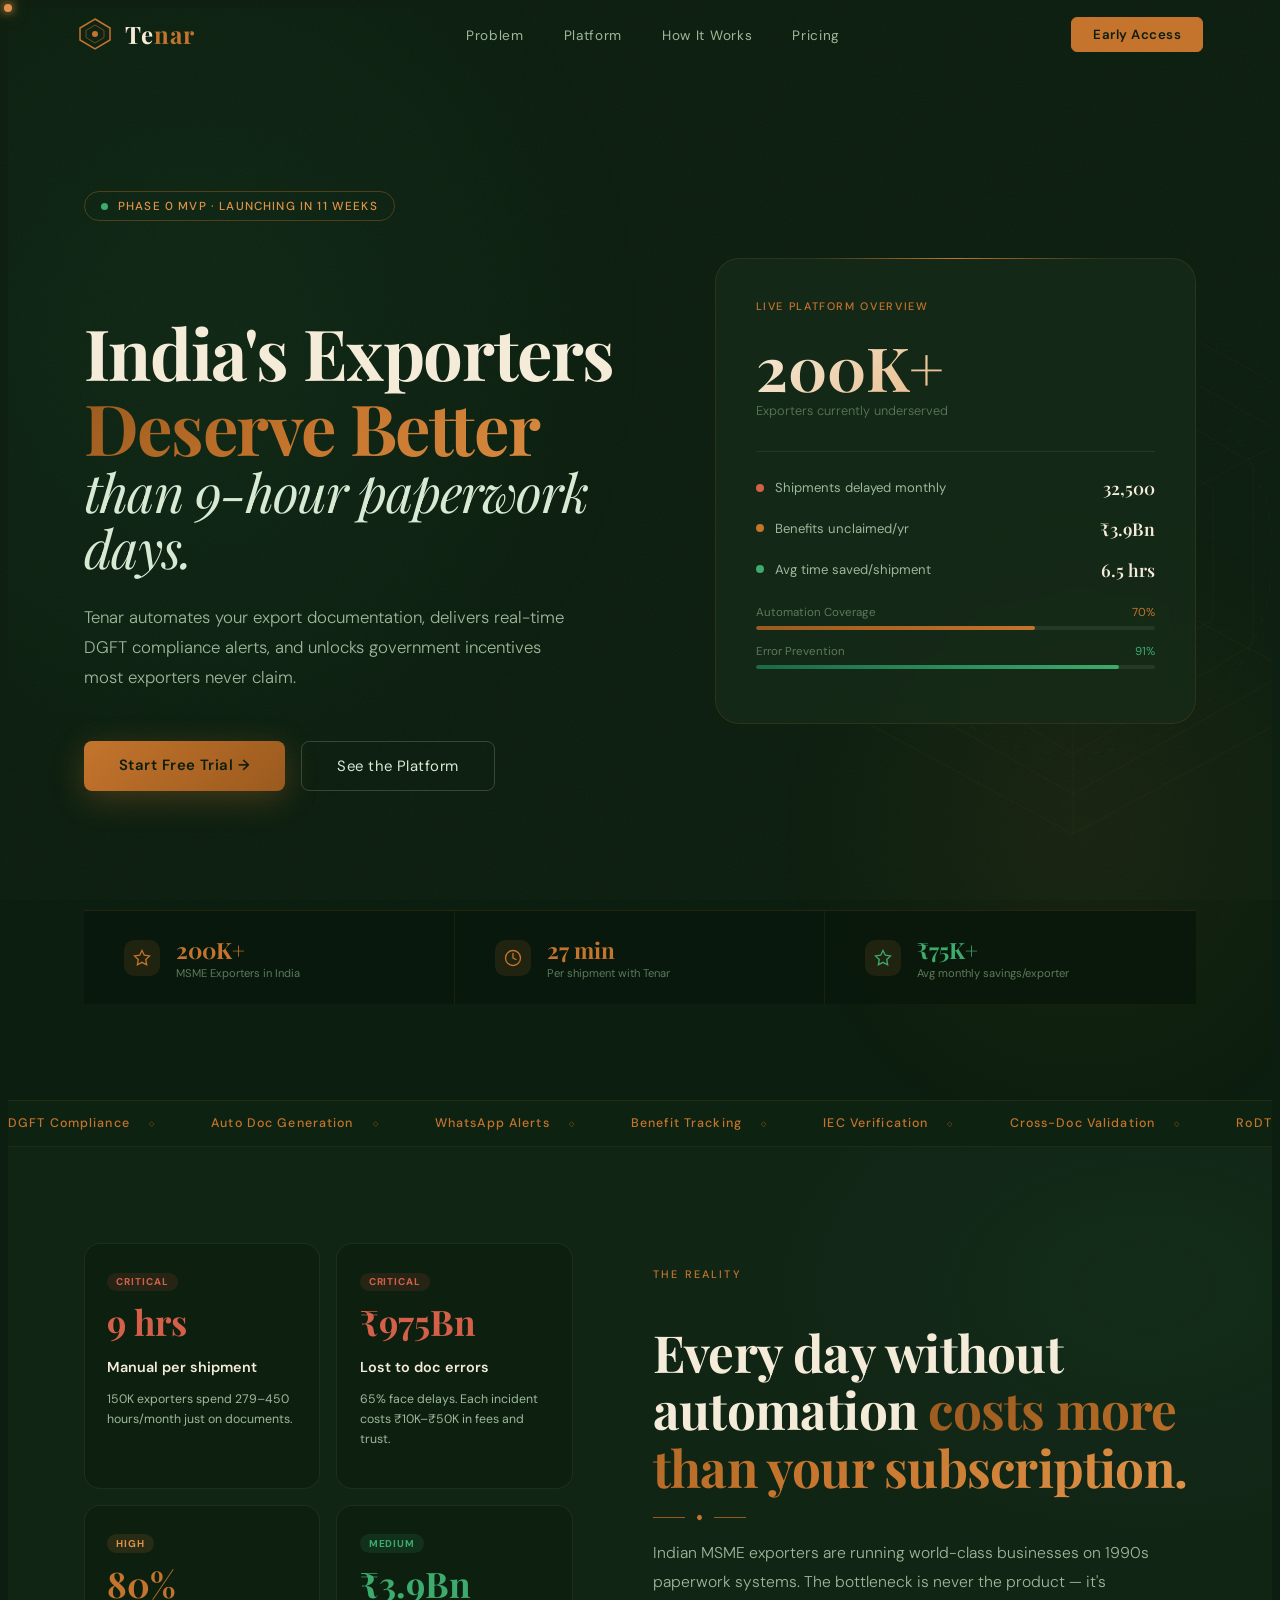
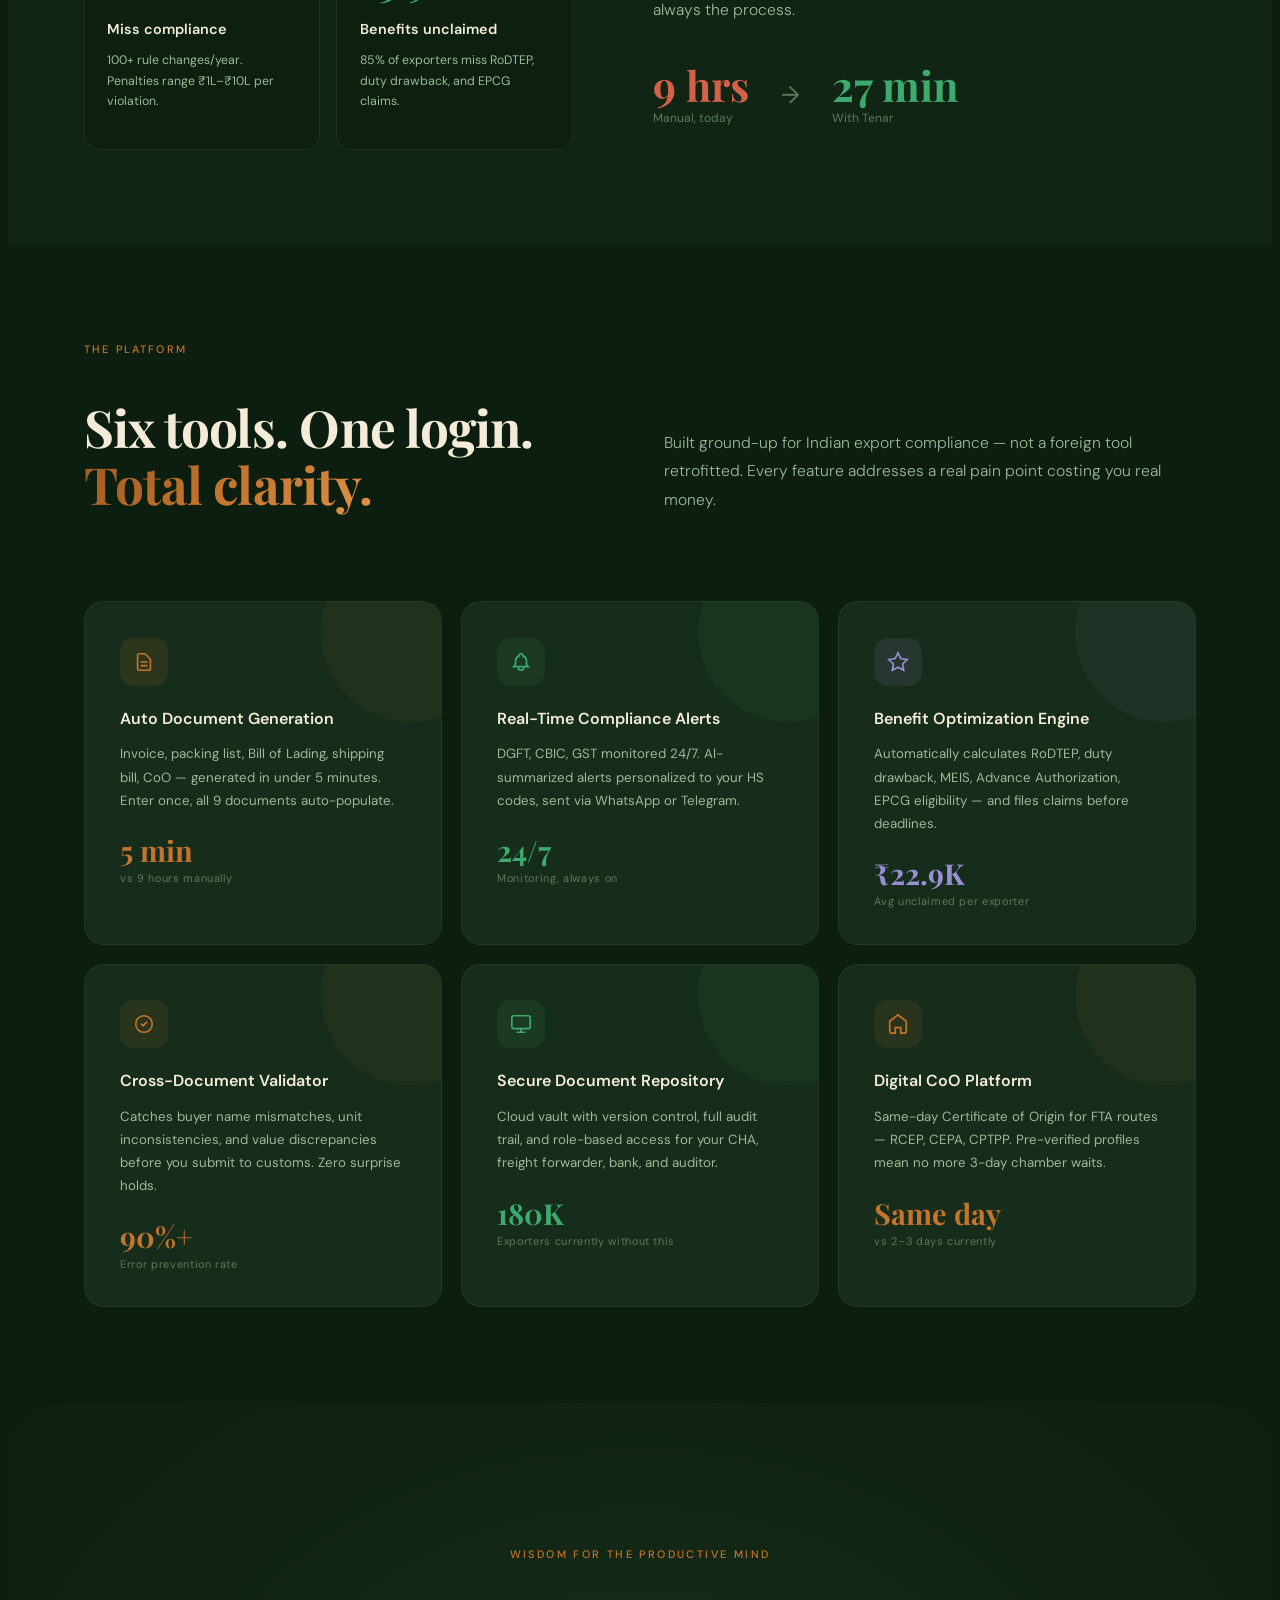
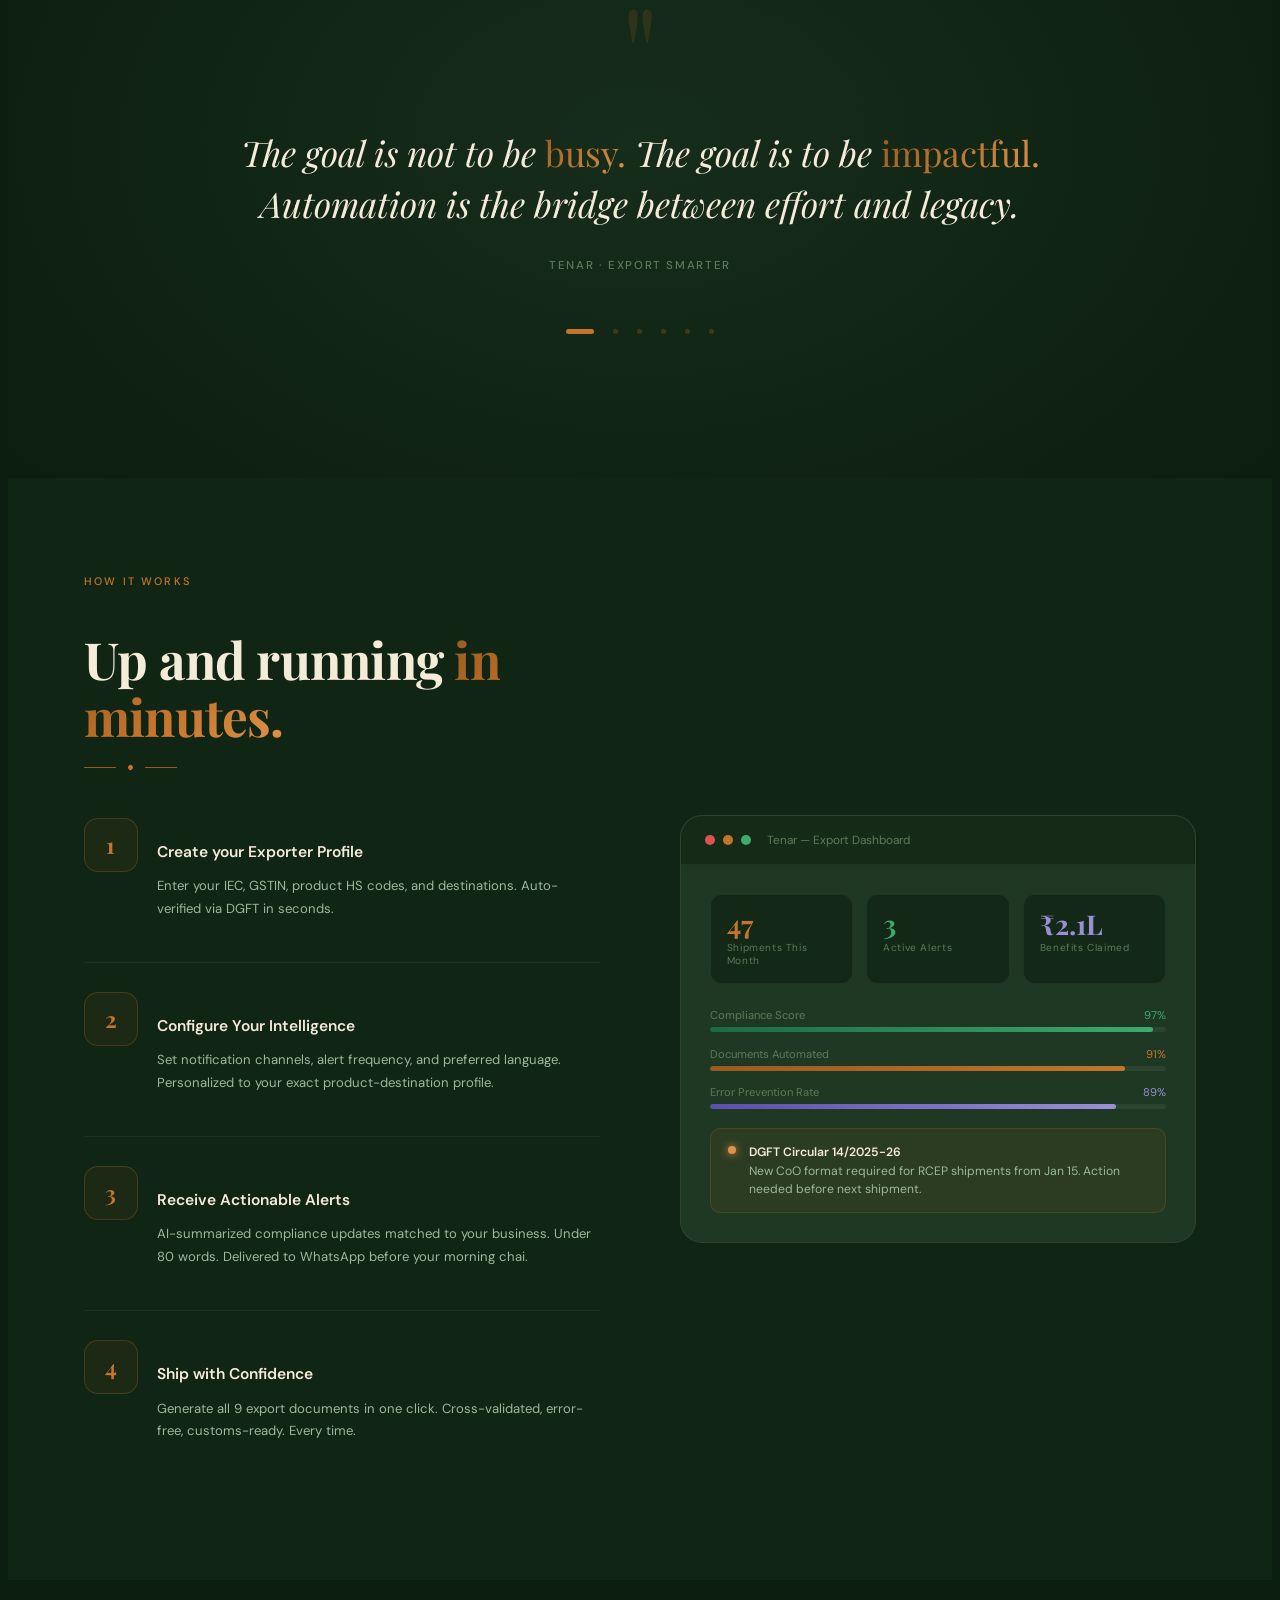
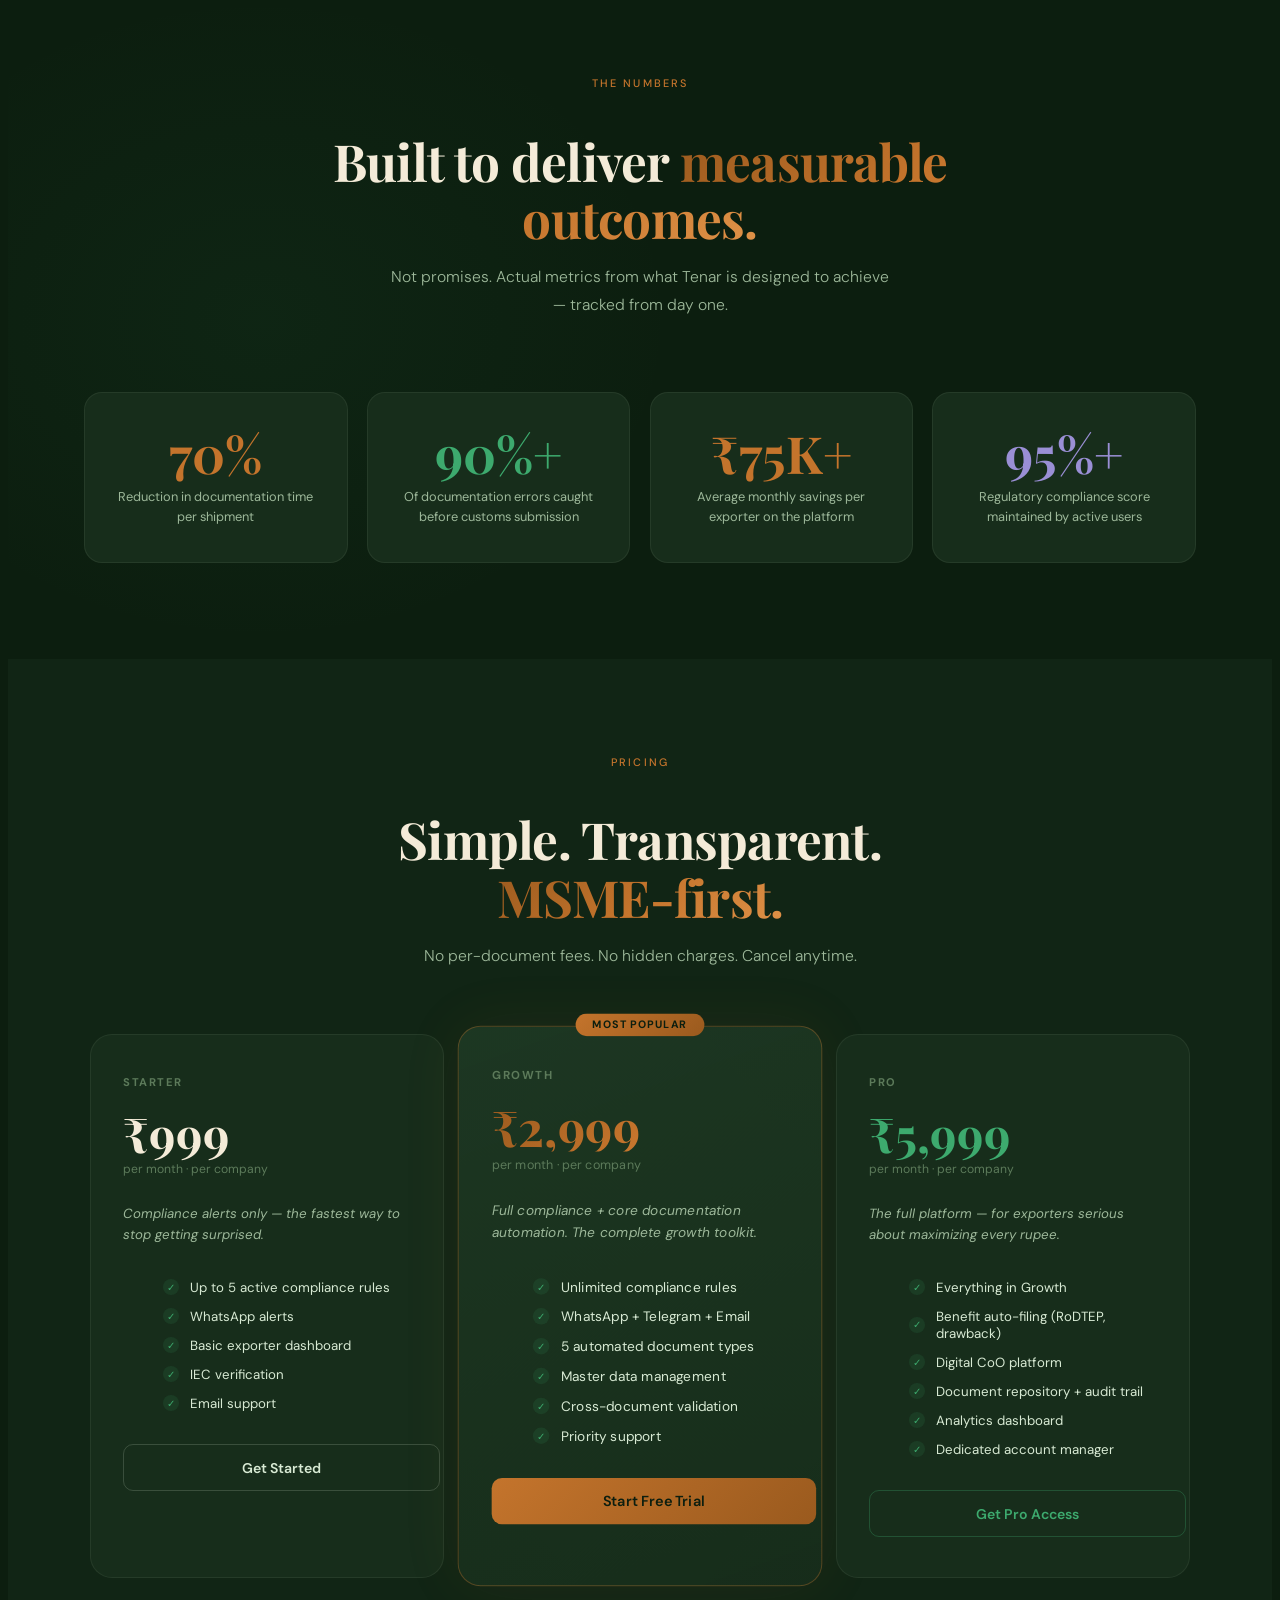
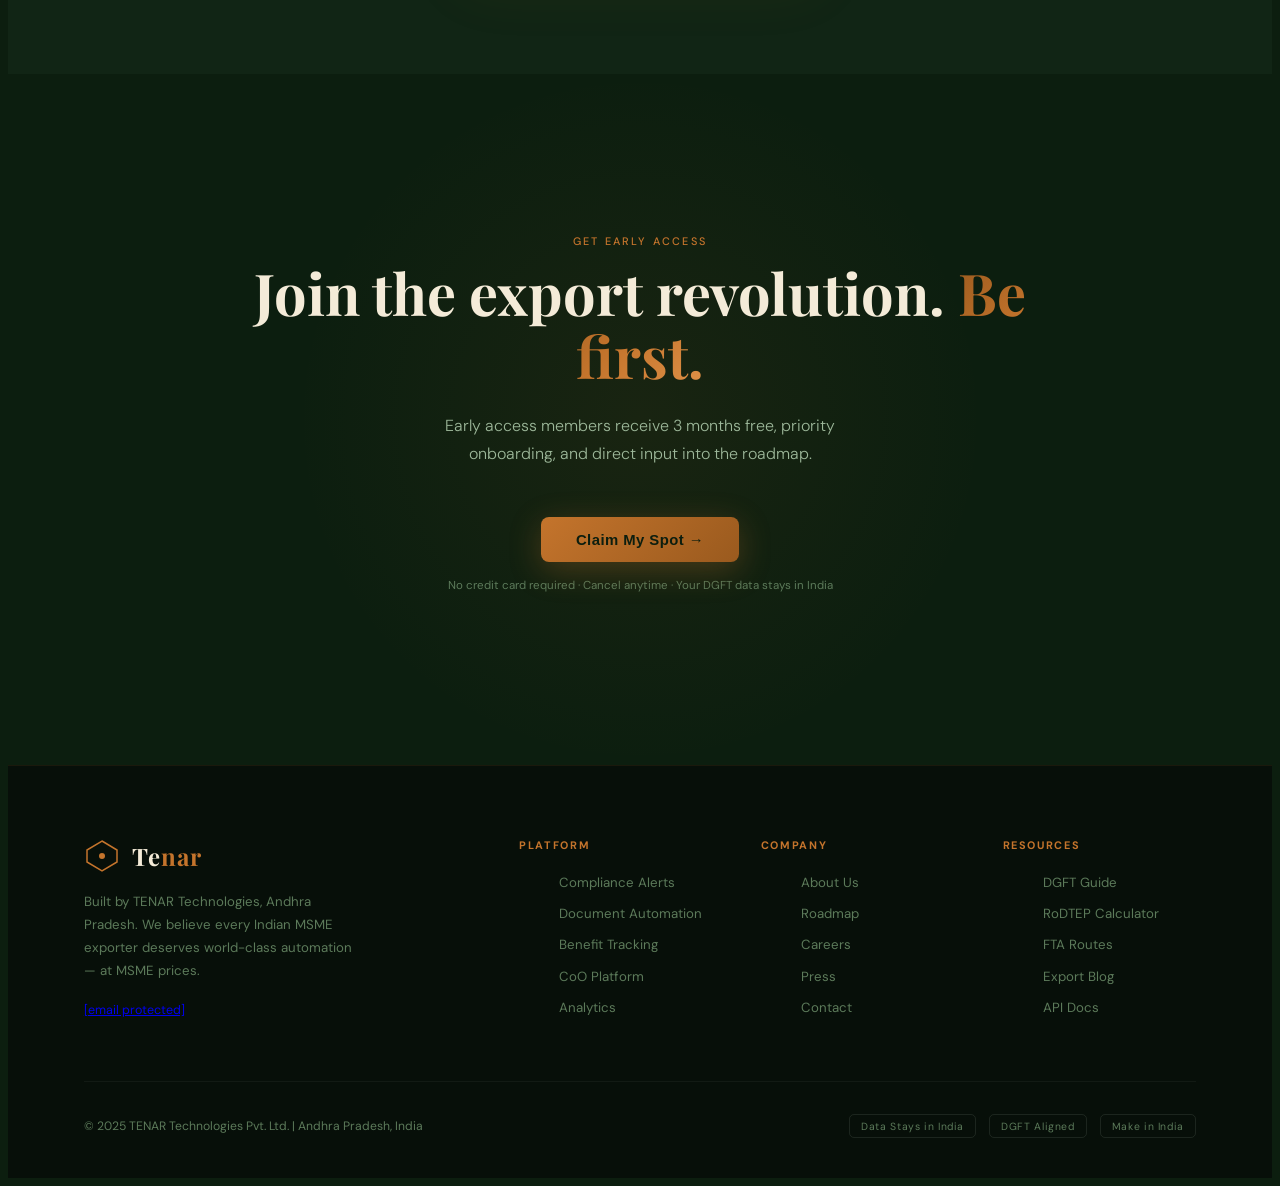
==== commit 02ec6eab: "Correct company name from TE.NAR to TENAR" ====
--- a/index.html
+++ b/index.html
@@ -1064,7 +1064,7 @@
             <span class="nav-logo-text">Te<span>nar</span></span>
           </a>
           <p>
-            Built by TE.NAR Technologies, Andhra Pradesh. We believe every
+            Built by TENAR Technologies, Andhra Pradesh. We believe every
             Indian MSME exporter deserves world-class automation — at MSME
             prices.
           </p>
--- a/styles.css
+++ b/styles.css
@@ -267,6 +267,7 @@
 
 /* hero-inner grows to fill available space, pushing strip to bottom */
 .hero-inner {
+    
   position: relative;
   z-index: 2;
   flex: 1;
@@ -277,7 +278,7 @@
   max-width: 1200px;
   width: 100%;
   margin: 0 auto;
-  padding: 0rem 6% 4rem;
+  padding:2rem 0 4rem 0;
 }
 .hero-eyebrow {
   display: inline-flex;
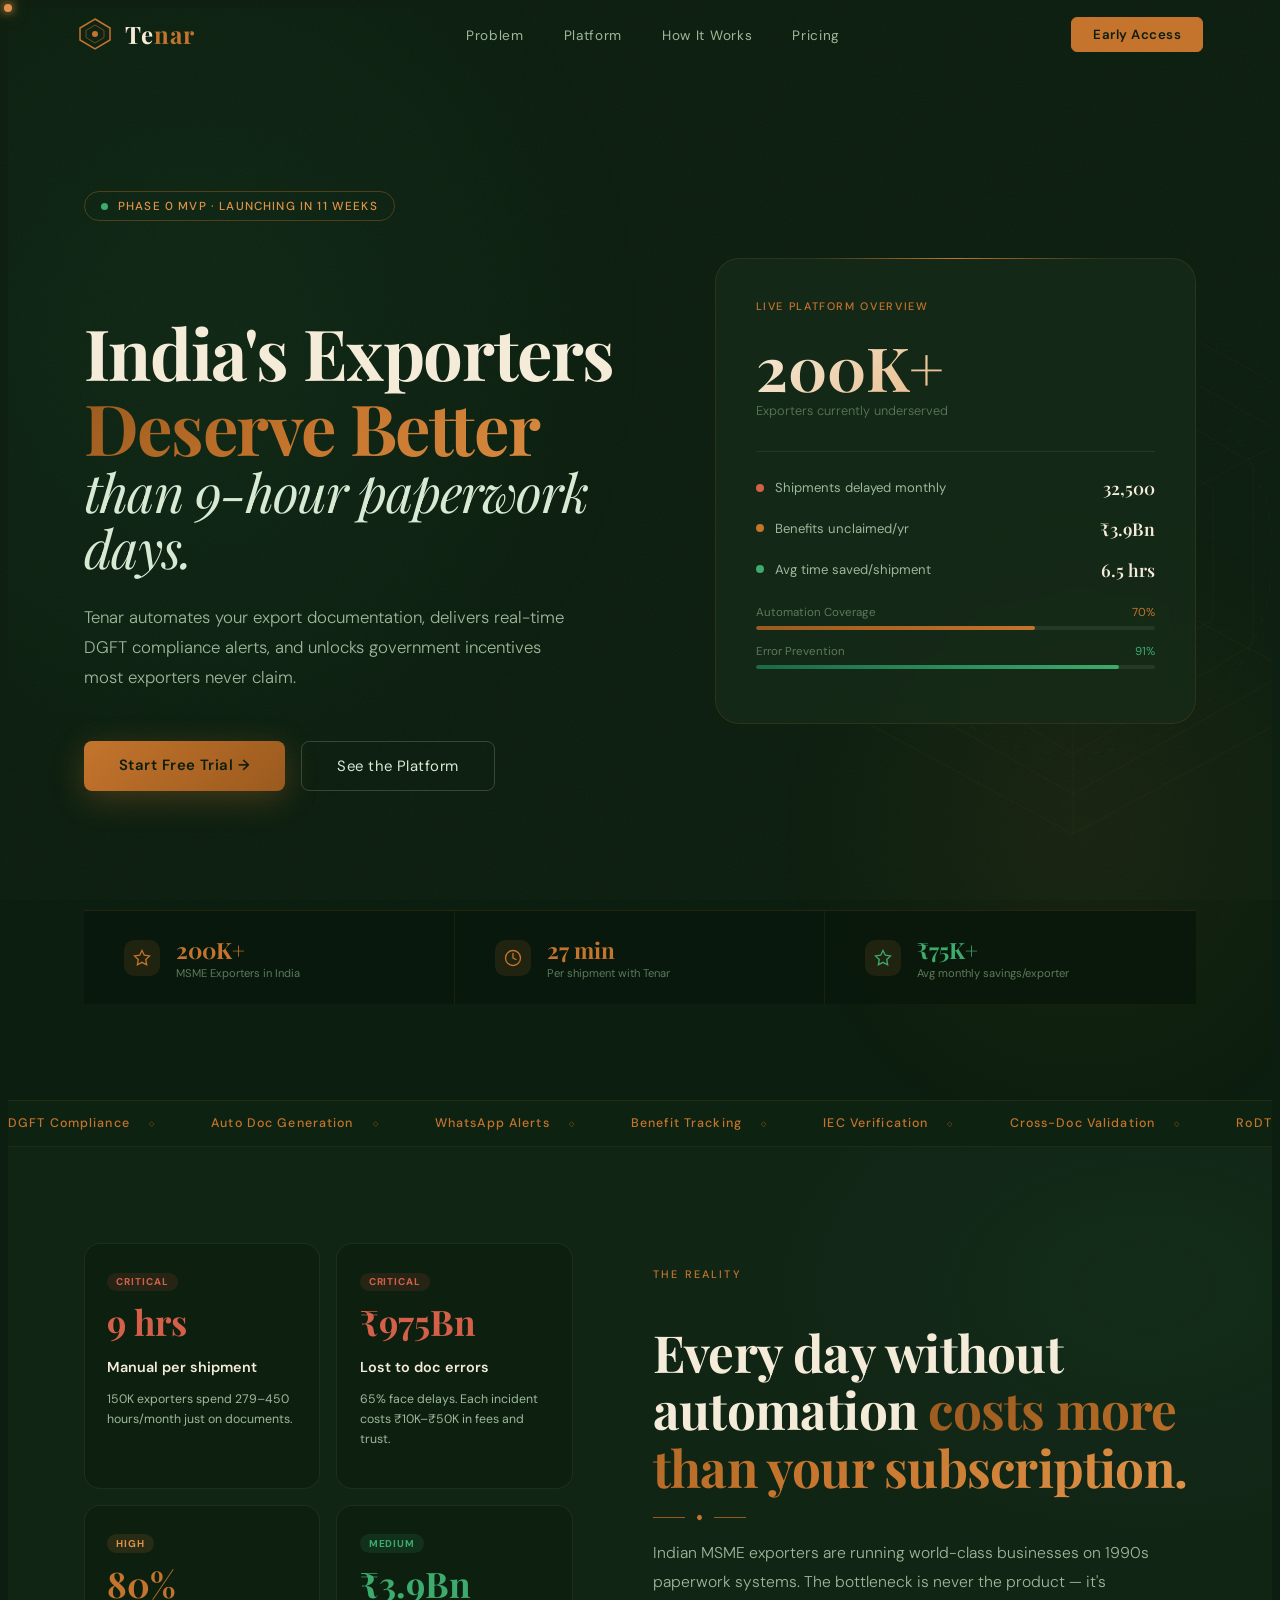
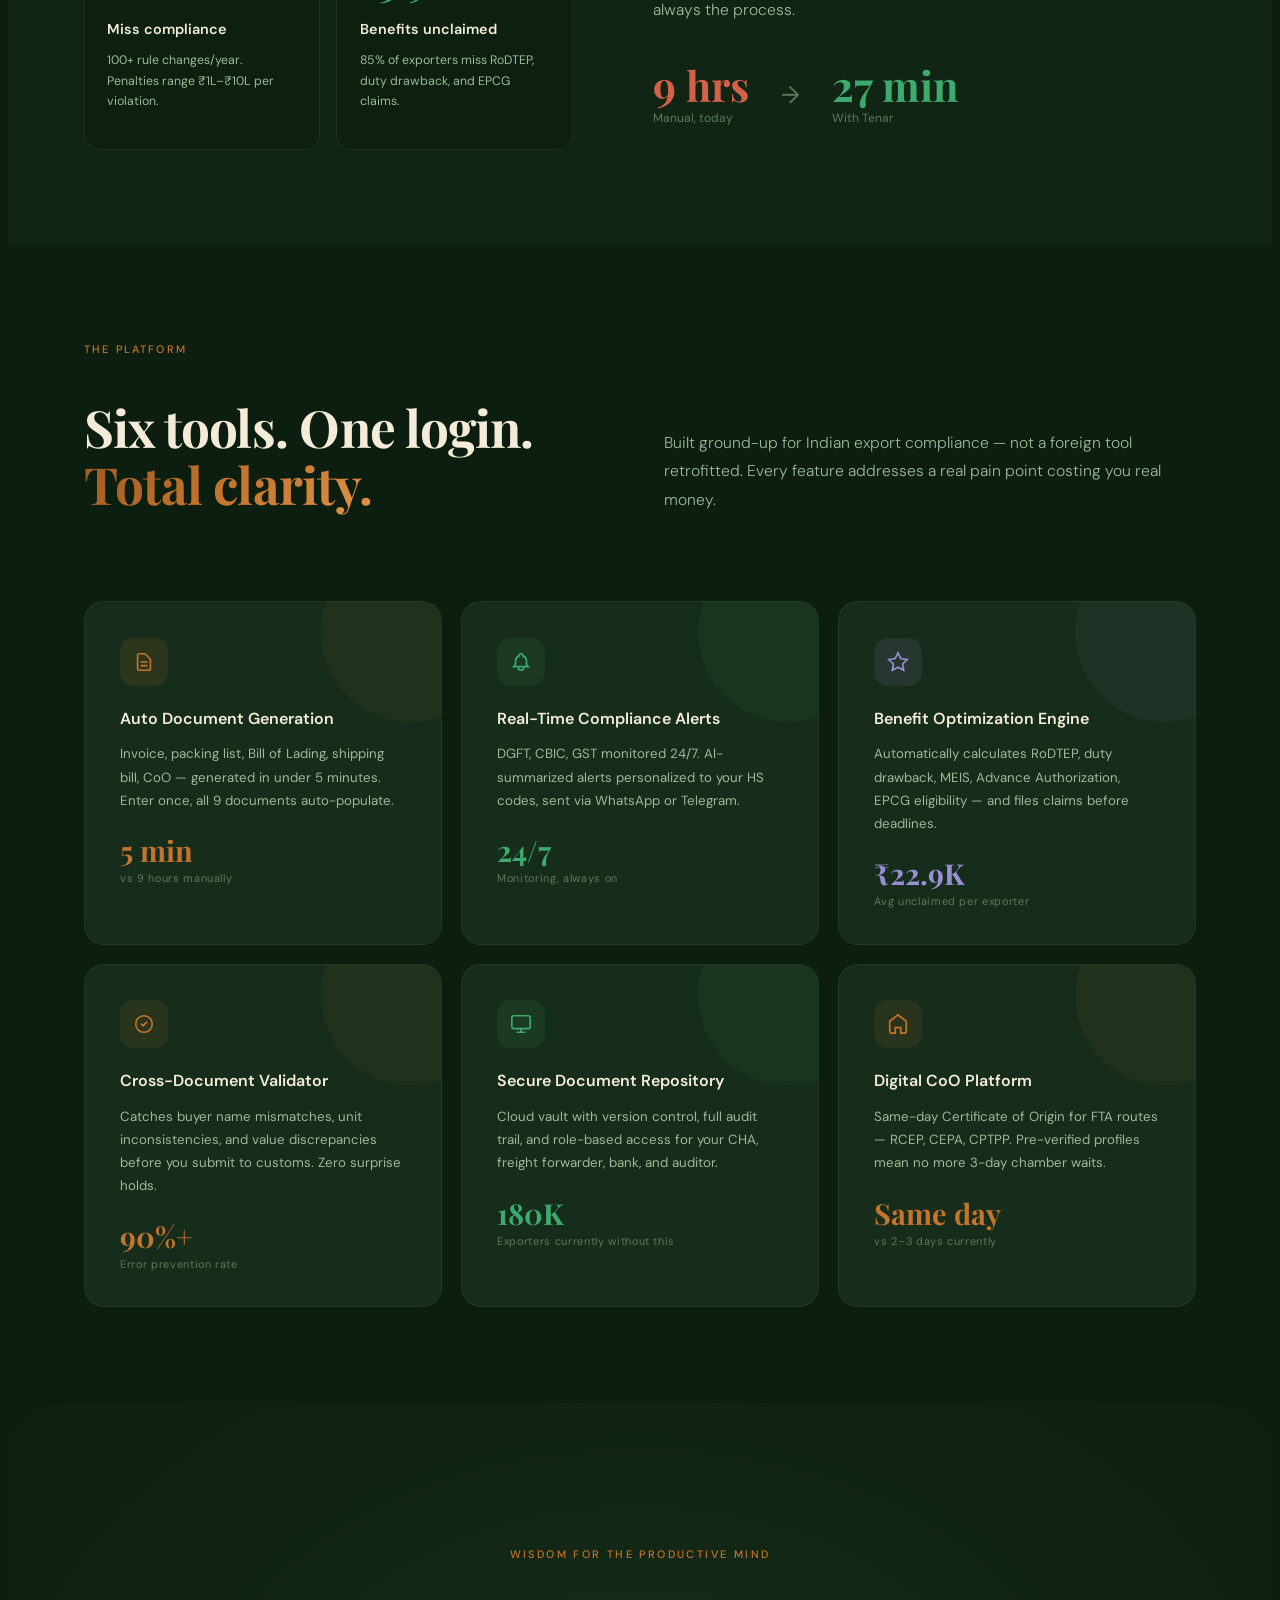
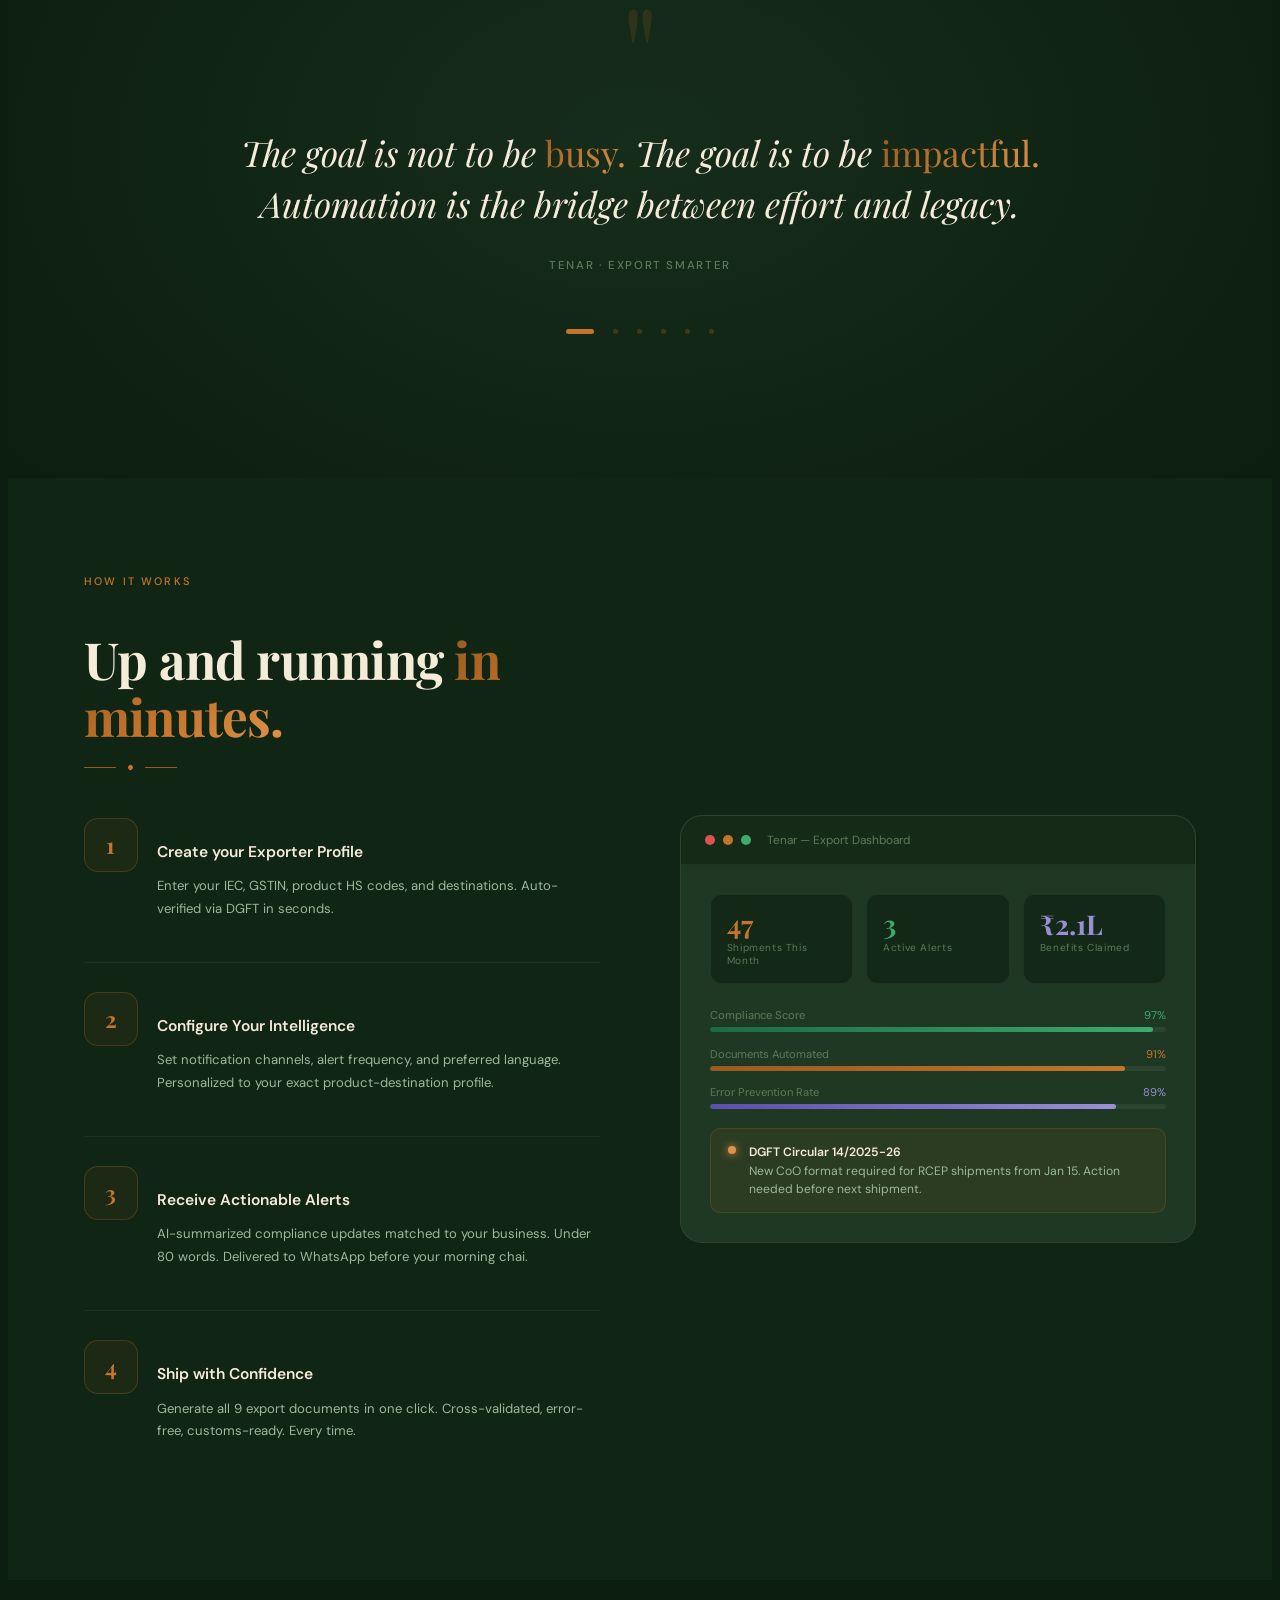
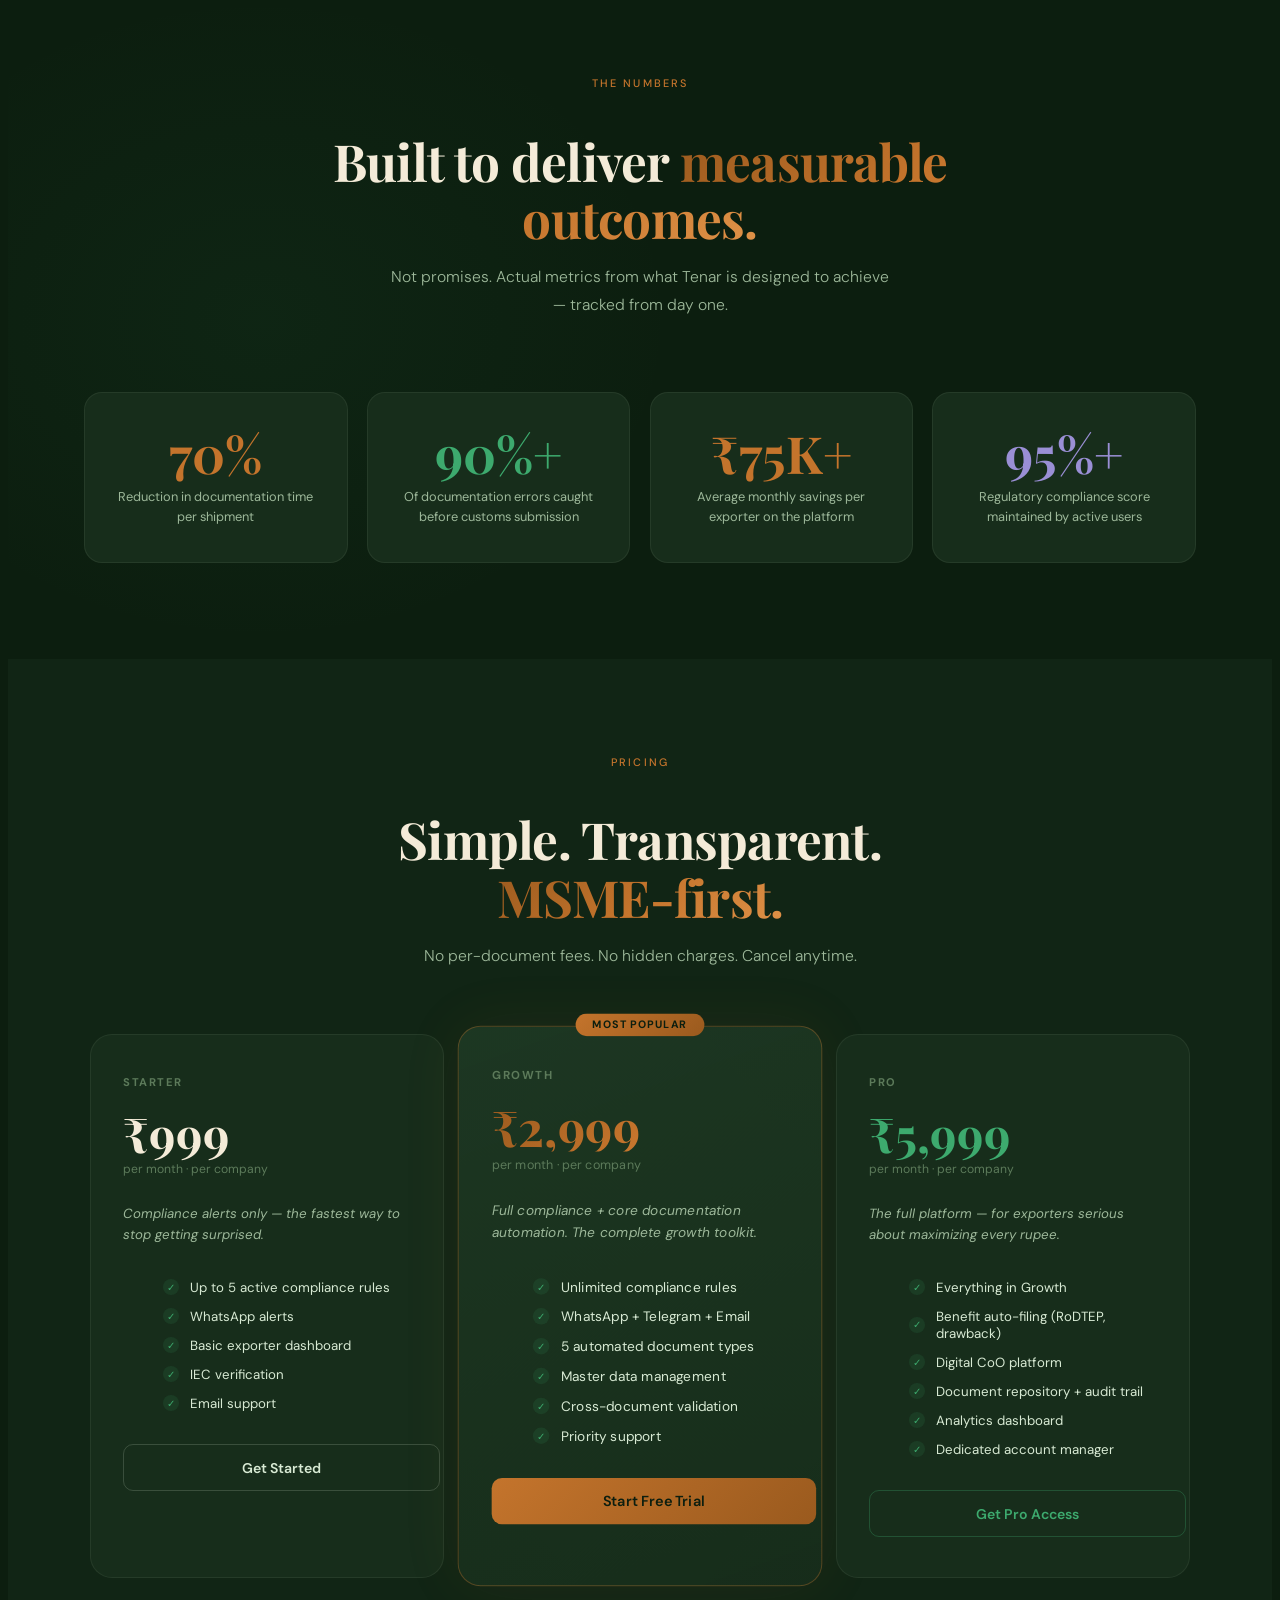
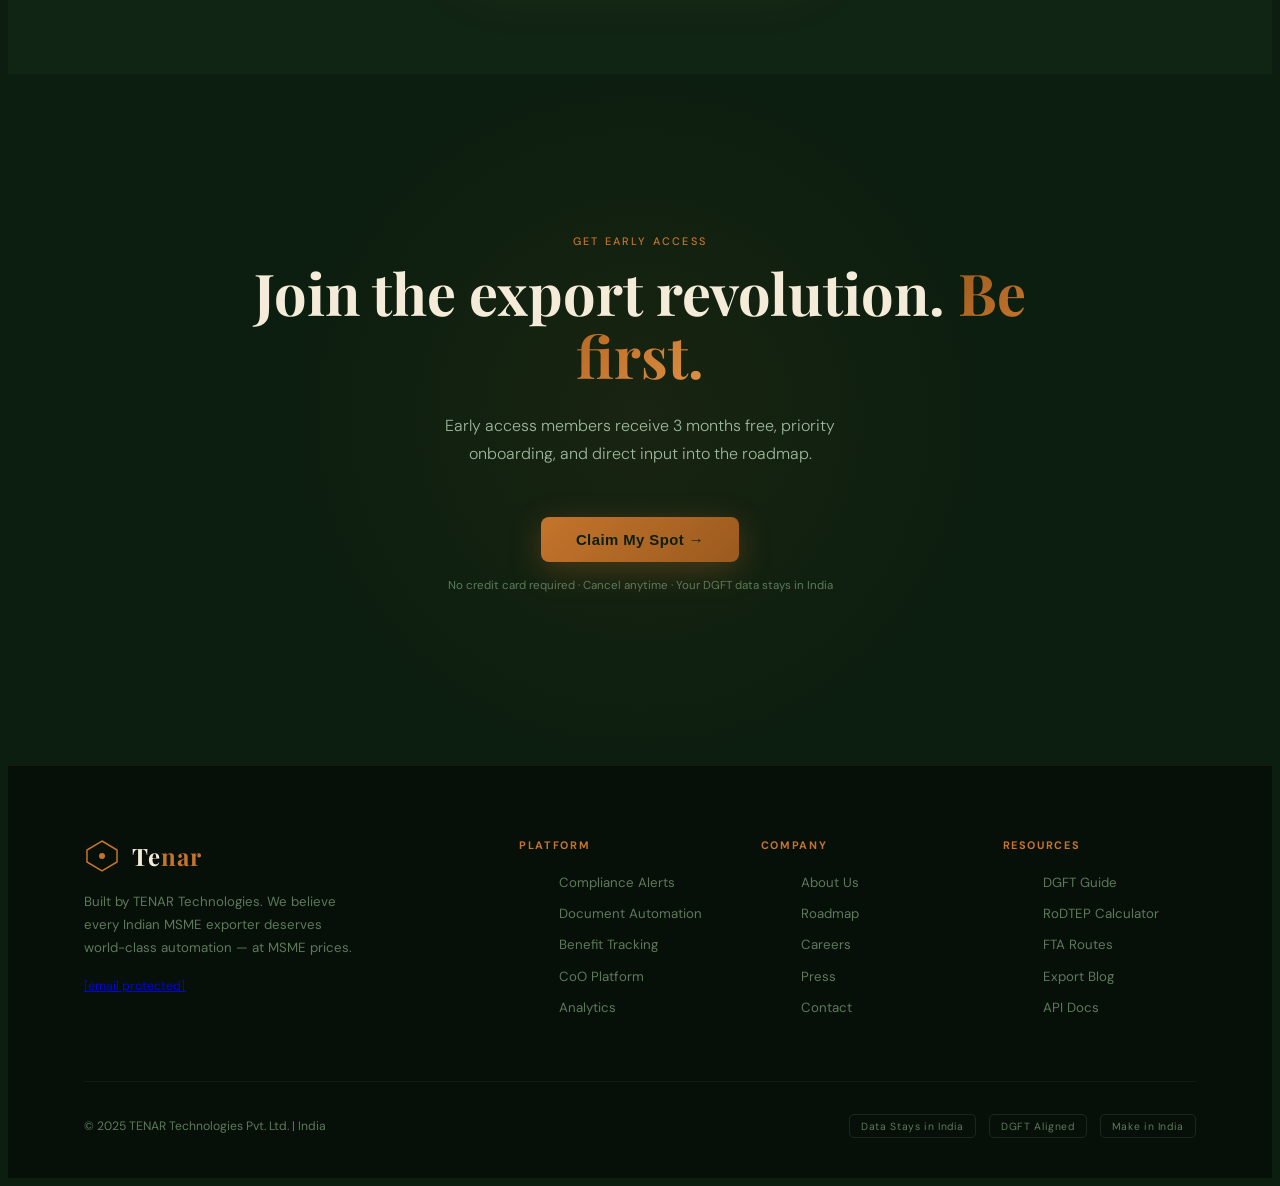
==== commit 3833d662: "Removed 'Andhra Pradesh' from the footer and paragraph." ====
--- a/index.html
+++ b/index.html
@@ -1064,7 +1064,7 @@
             <span class="nav-logo-text">Te<span>nar</span></span>
           </a>
           <p>
-            Built by TENAR Technologies, Andhra Pradesh. We believe every
+            Built by TENAR Technologies. We believe every
             Indian MSME exporter deserves world-class automation — at MSME
             prices.
           </p>
@@ -1109,7 +1109,7 @@
         </div>
       </div>
       <div class="footer-bottom">
-        <div>© 2025 TENAR Technologies Pvt. Ltd. | Andhra Pradesh, India</div>
+        <div>© 2025 TENAR Technologies Pvt. Ltd. | India</div>
         <div class="foot-badges">
           <span class="foot-badge">Data Stays in India</span>
           <span class="foot-badge">DGFT Aligned</span>
